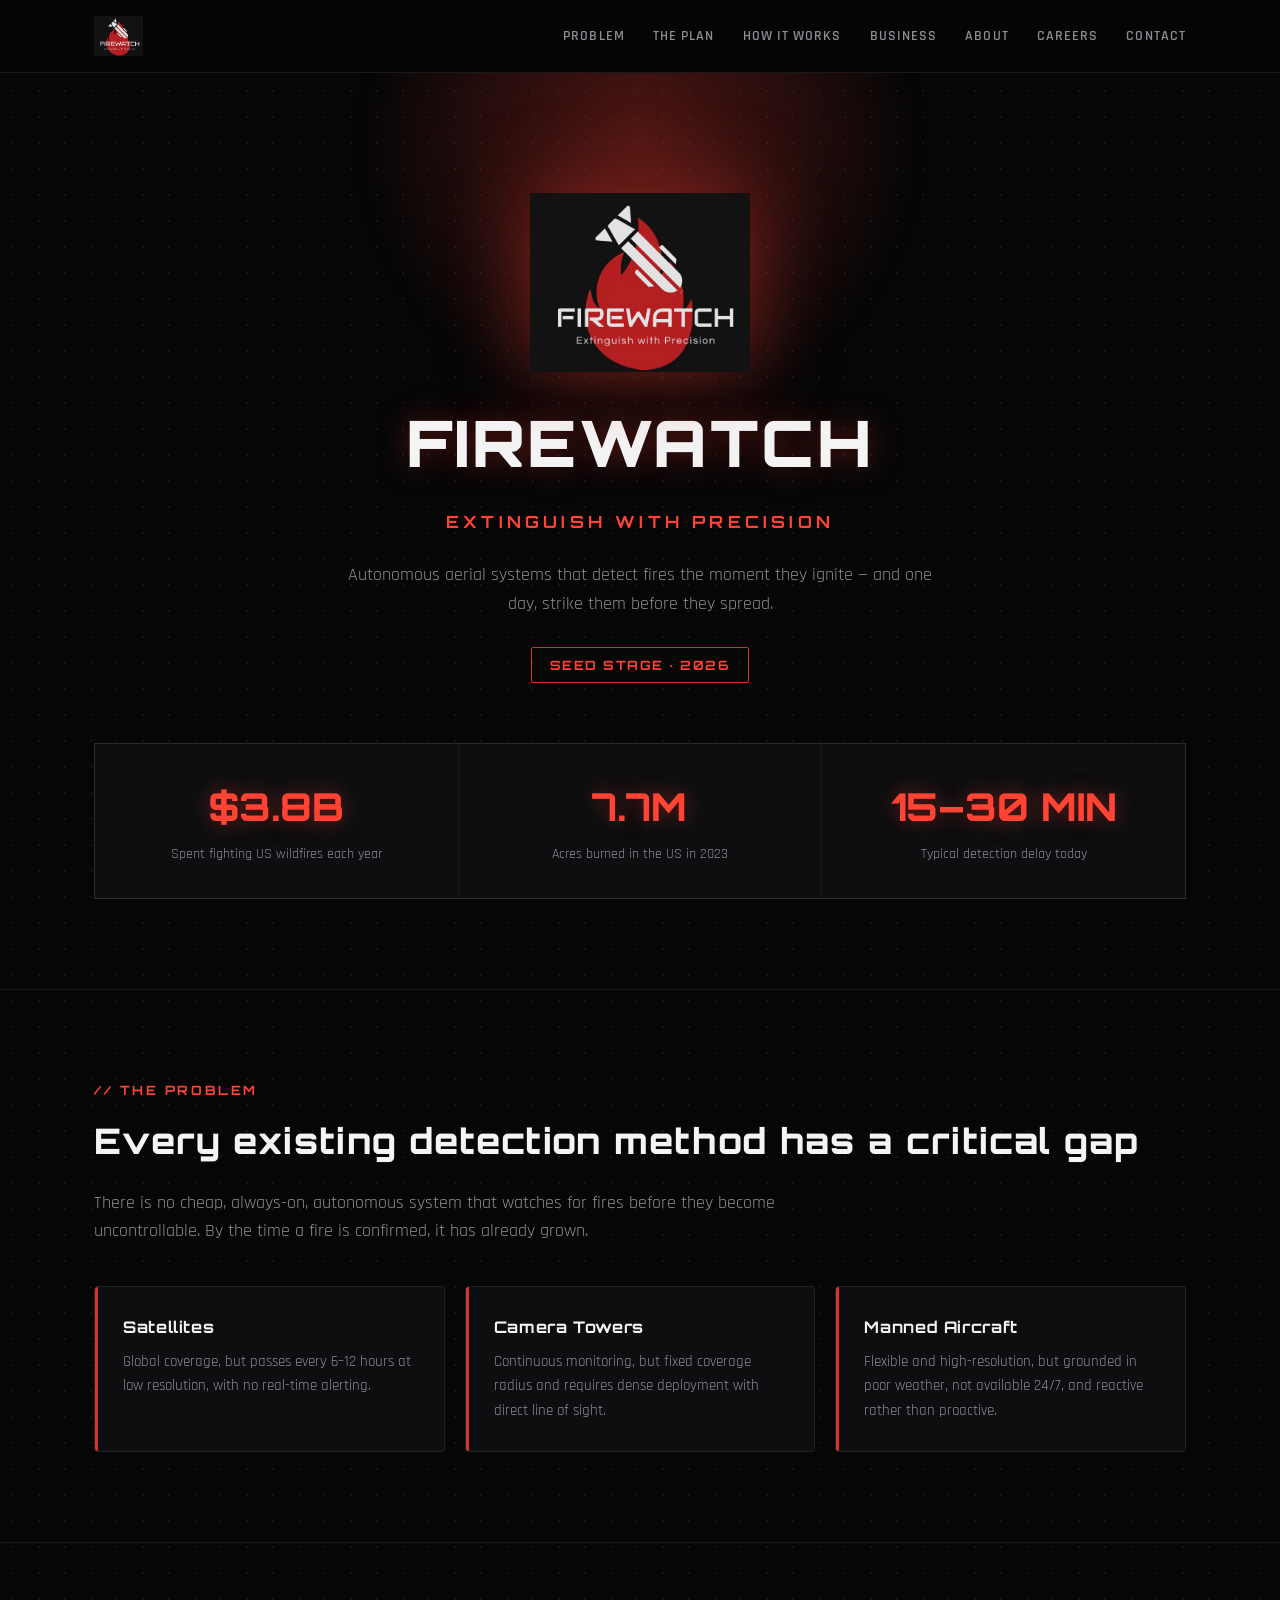
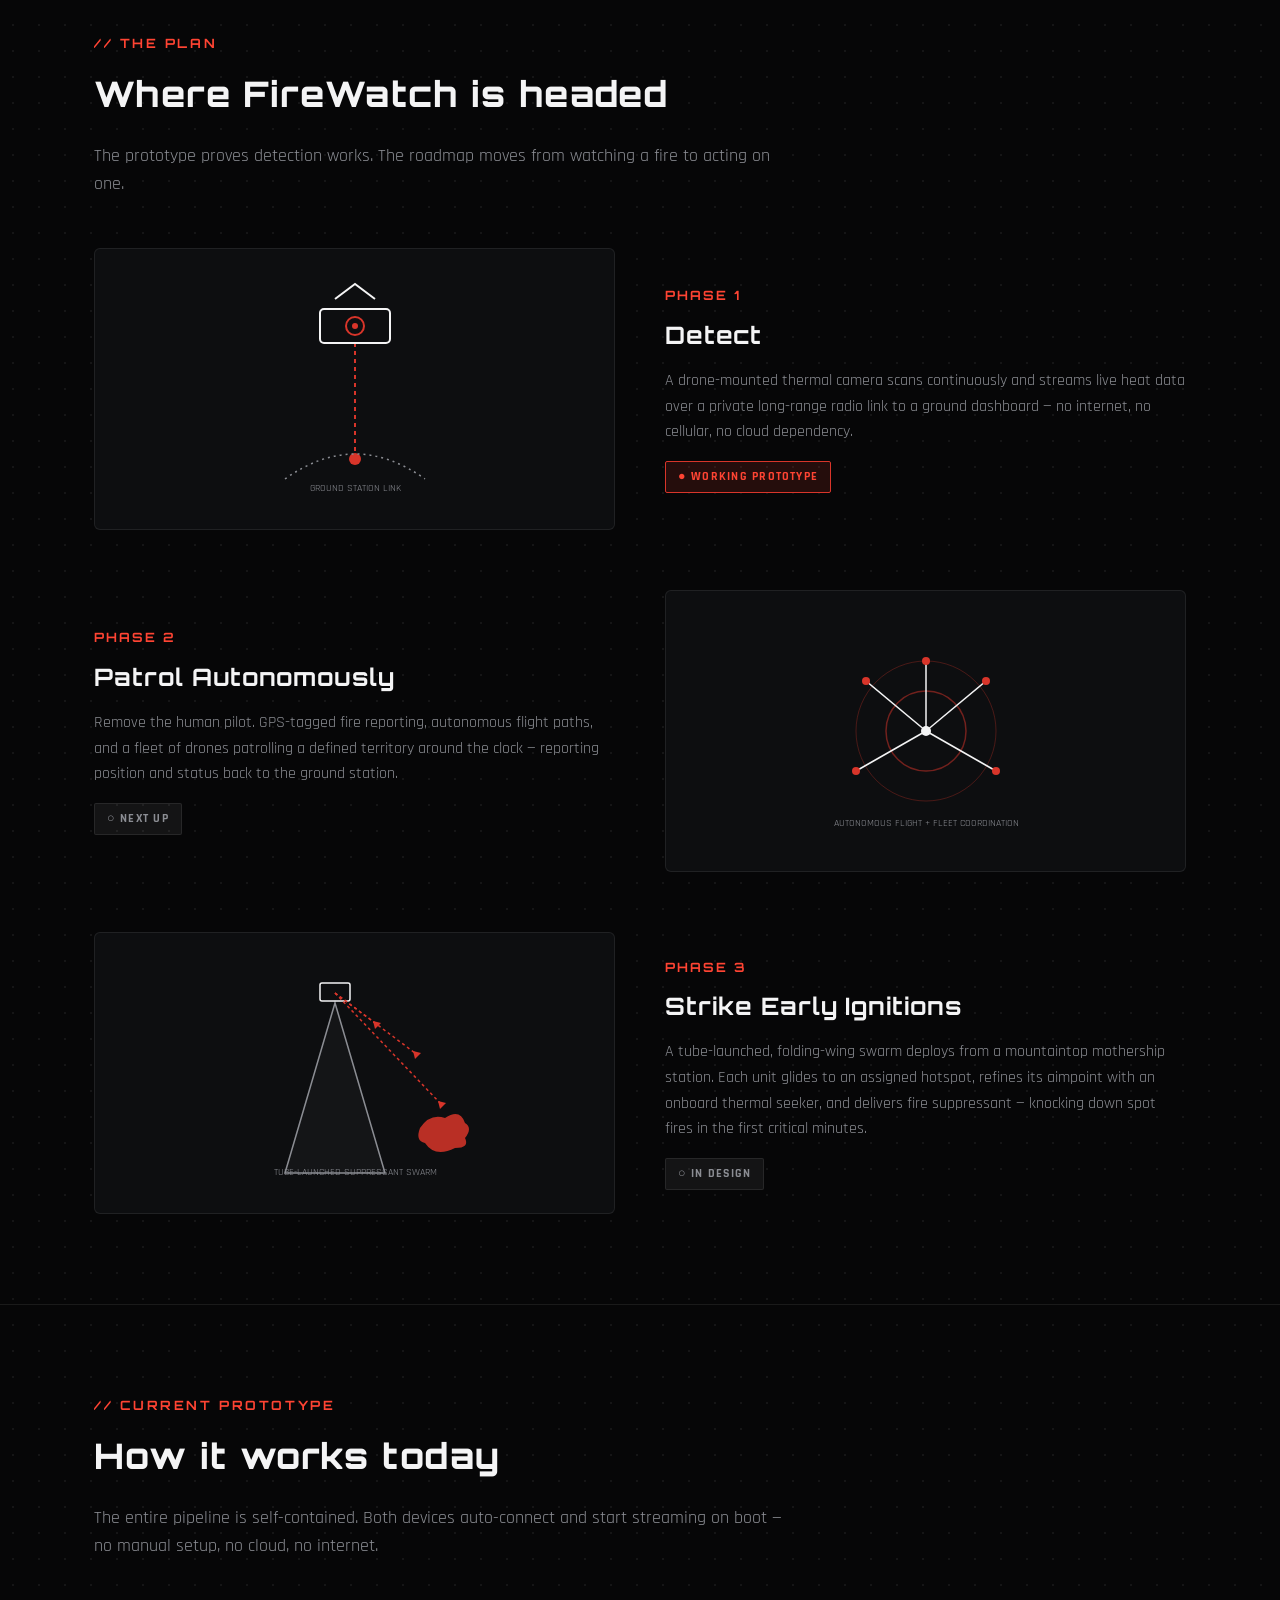
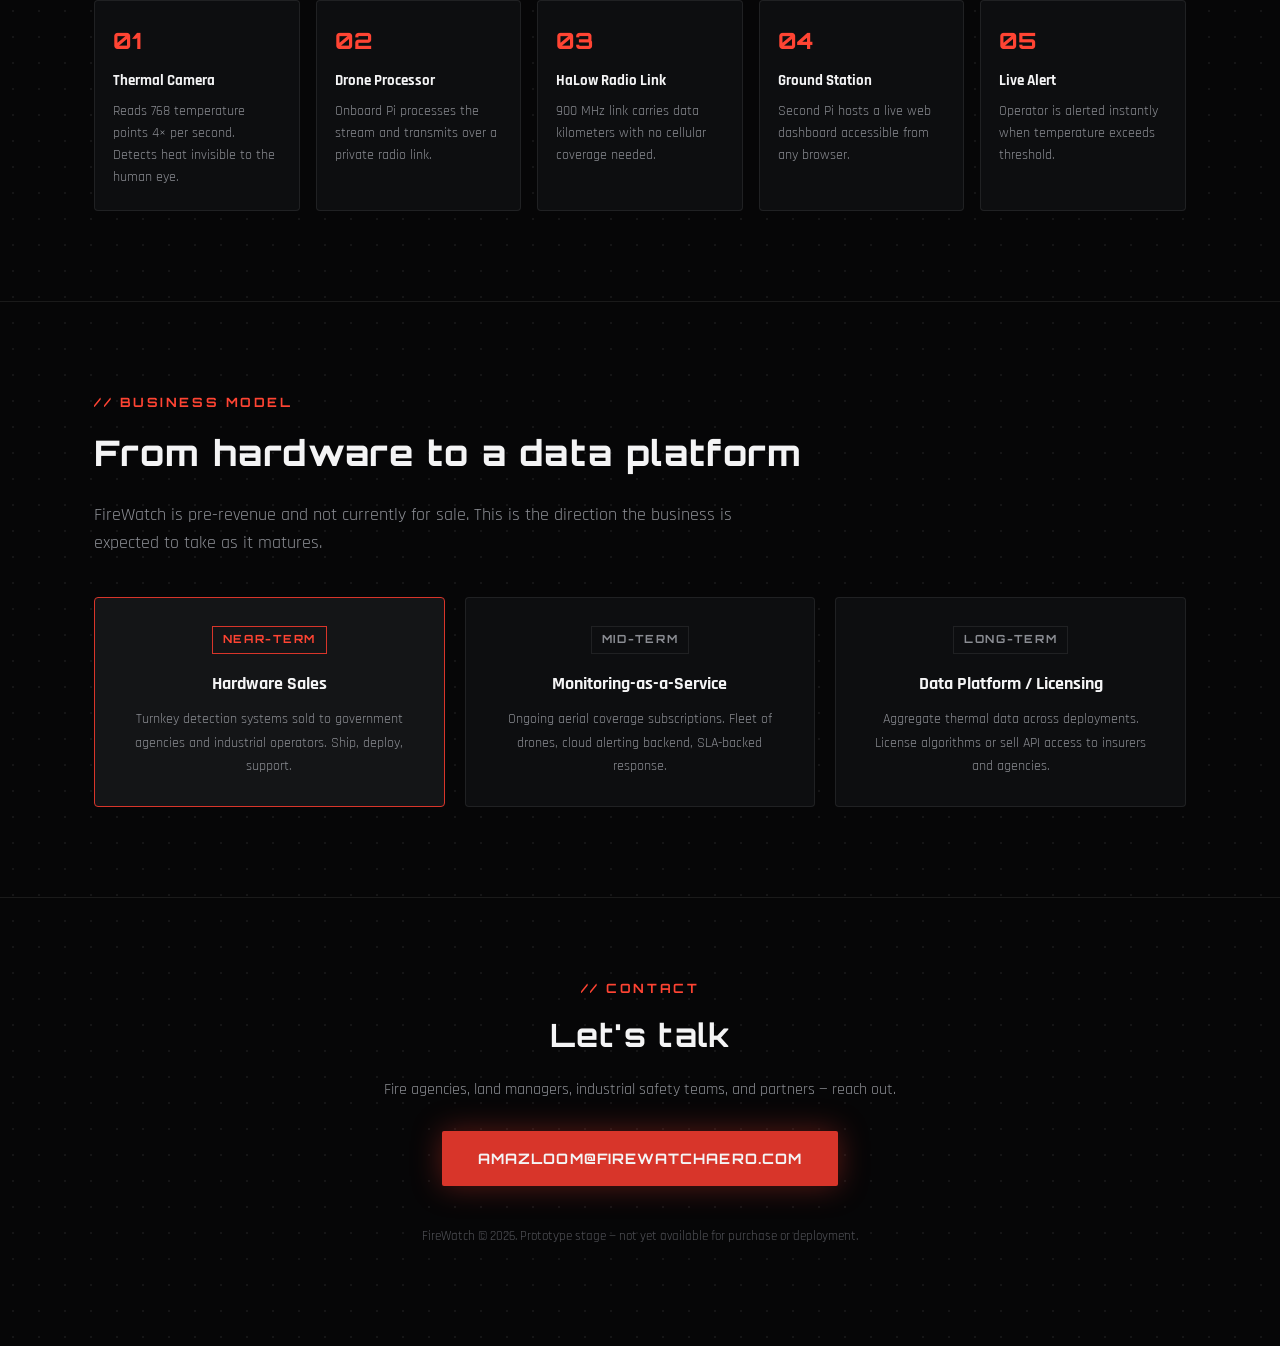
==== index.html @ 7642a11f "Sync local site files" ====
<!DOCTYPE html>
<html lang="en">
<head>
<meta charset="UTF-8">
<meta name="viewport" content="width=device-width, initial-scale=1.0">
<title>FireWatch — Extinguish with Precision</title>
<meta name="description" content="FireWatch is an autonomous aerial fire-detection and suppression system. Catch it early. End it fast.">
<link rel="preconnect" href="https://fonts.googleapis.com">
<link rel="preconnect" href="https://fonts.gstatic.com" crossorigin>
<link href="https://fonts.googleapis.com/css2?family=Orbitron:wght@600;700;800;900&family=Rajdhani:wght@400;500;600;700&display=swap" rel="stylesheet">
<link rel="stylesheet" href="assets/styles.css">
<link rel="icon" href="assets/favicon.ico" sizes="any">
<link rel="icon" type="image/png" href="assets/favicon-32.png">
<link rel="apple-touch-icon" href="assets/apple-touch-icon.png">
</head>
<body>

<nav>
  <div class="container">
    <a class="brand-mark" href="index.html">
      <img src="assets/logo.jpg" alt="FireWatch logo">
    </a>
    <ul>
      <li><a href="#problem">Problem</a></li>
      <li><a href="#plan">The Plan</a></li>
      <li><a href="#how">How It Works</a></li>
      <li><a href="#model">Business</a></li>
      <li><a href="about.html">About</a></li>
      <li><a href="careers.html">Careers</a></li>
      <li><a href="#contact">Contact</a></li>
    </ul>
  </div>
</nav>

<header class="hero">
  <div class="hero-glow"></div>
  <div class="container">
    <img src="assets/logo.jpg" alt="FireWatch" class="hero-logo">
    <h1>FIREWATCH</h1>
    <div class="hero-sub">Extinguish with Precision</div>
    <p class="hero-desc">Autonomous aerial systems that detect fires the moment they ignite — and one day, strike them before they spread.</p>
    <div class="hero-badge">Seed Stage · 2026</div>

    <div class="stats">
      <div class="stat">
        <div class="stat-num">$3.8B</div>
        <div class="stat-label">Spent fighting US wildfires each year</div>
      </div>
      <div class="stat">
        <div class="stat-num">7.7M</div>
        <div class="stat-label">Acres burned in the US in 2023</div>
      </div>
      <div class="stat">
        <div class="stat-num">15–30 MIN</div>
        <div class="stat-label">Typical detection delay today</div>
      </div>
    </div>
  </div>
</header>

<section id="problem">
  <div class="container">
    <span class="section-tag">// The Problem</span>
    <h2>Every existing detection method has a critical gap</h2>
    <p class="lead">There is no cheap, always-on, autonomous system that watches for fires before they become uncontrollable. By the time a fire is confirmed, it has already grown.</p>
    <div class="grid-3">
      <div class="card">
        <h3>Satellites</h3>
        <p>Global coverage, but passes every 6–12 hours at low resolution, with no real-time alerting.</p>
      </div>
      <div class="card">
        <h3>Camera Towers</h3>
        <p>Continuous monitoring, but fixed coverage radius and requires dense deployment with direct line of sight.</p>
      </div>
      <div class="card">
        <h3>Manned Aircraft</h3>
        <p>Flexible and high-resolution, but grounded in poor weather, not available 24/7, and reactive rather than proactive.</p>
      </div>
    </div>
  </div>
</section>

<section id="plan">
  <div class="container">
    <span class="section-tag">// The Plan</span>
    <h2>Where FireWatch is headed</h2>
    <p class="lead">The prototype proves detection works. The roadmap moves from watching a fire to acting on one.</p>

    <div class="roadmap">

      <div class="roadmap-item">
        <div class="roadmap-visual">
          <svg width="260" height="220" viewBox="0 0 260 220" fill="none">
            <circle cx="130" cy="180" r="6" fill="#D8352A"/>
            <path d="M130 180 L130 60" stroke="#D8352A" stroke-width="2" stroke-dasharray="4 4"/>
            <rect x="95" y="30" width="70" height="34" rx="4" stroke="#F4F4F5" stroke-width="2"/>
            <circle cx="130" cy="47" r="9" stroke="#D8352A" stroke-width="2"/>
            <circle cx="130" cy="47" r="3" fill="#D8352A"/>
            <path d="M60 200 Q130 150 200 200" stroke="#8B8D93" stroke-width="1.5" stroke-dasharray="2 4"/>
            <path d="M110 20 L130 5 L150 20" stroke="#F4F4F5" stroke-width="2" fill="none"/>
            <text x="130" y="212" fill="#8B8D93" font-size="10" text-anchor="middle" font-family="Rajdhani">GROUND STATION LINK</text>
          </svg>
        </div>
        <div class="roadmap-text">
          <div class="roadmap-phase">Phase 1</div>
          <h3>Detect</h3>
          <p>A drone-mounted thermal camera scans continuously and streams live heat data over a private long-range radio link to a ground dashboard — no internet, no cellular, no cloud dependency.</p>
          <span class="roadmap-status live">● Working Prototype</span>
        </div>
      </div>

      <div class="roadmap-item reverse">
        <div class="roadmap-visual">
          <svg width="260" height="220" viewBox="0 0 260 220" fill="none">
            <circle cx="130" cy="110" r="40" stroke="#D8352A" stroke-width="1.5" opacity="0.5"/>
            <circle cx="130" cy="110" r="70" stroke="#D8352A" stroke-width="1" opacity="0.3"/>
            <circle cx="130" cy="110" r="5" fill="#F4F4F5"/>
            <g stroke="#F4F4F5" stroke-width="1.5">
              <line x1="130" y1="110" x2="70" y2="60"/>
              <line x1="130" y1="110" x2="190" y2="60"/>
              <line x1="130" y1="110" x2="60" y2="150"/>
              <line x1="130" y1="110" x2="200" y2="150"/>
              <line x1="130" y1="110" x2="130" y2="40"/>
            </g>
            <circle cx="70" cy="60" r="4" fill="#D8352A"/>
            <circle cx="190" cy="60" r="4" fill="#D8352A"/>
            <circle cx="60" cy="150" r="4" fill="#D8352A"/>
            <circle cx="200" cy="150" r="4" fill="#D8352A"/>
            <circle cx="130" cy="40" r="4" fill="#D8352A"/>
            <text x="130" y="205" fill="#8B8D93" font-size="10" text-anchor="middle" font-family="Rajdhani">AUTONOMOUS FLIGHT + FLEET COORDINATION</text>
          </svg>
        </div>
        <div class="roadmap-text">
          <div class="roadmap-phase">Phase 2</div>
          <h3>Patrol Autonomously</h3>
          <p>Remove the human pilot. GPS-tagged fire reporting, autonomous flight paths, and a fleet of drones patrolling a defined territory around the clock — reporting position and status back to the ground station.</p>
          <span class="roadmap-status next">○ Next Up</span>
        </div>
      </div>

      <div class="roadmap-item">
        <div class="roadmap-visual">
          <svg width="260" height="220" viewBox="0 0 260 220" fill="none">
            <path d="M60 210 L110 40 L160 210 Z" fill="#141517" stroke="#8B8D93" stroke-width="1.5"/>
            <rect x="95" y="20" width="30" height="18" rx="2" stroke="#F4F4F5" stroke-width="1.5"/>
            <g>
              <line x1="110" y1="30" x2="150" y2="60" stroke="#D8352A" stroke-width="1.5" stroke-dasharray="3 3"/>
              <line x1="110" y1="30" x2="190" y2="90" stroke="#D8352A" stroke-width="1.5" stroke-dasharray="3 3"/>
              <line x1="110" y1="30" x2="215" y2="140" stroke="#D8352A" stroke-width="1.5" stroke-dasharray="3 3"/>
            </g>
            <polygon points="148,58 156,60 150,66" fill="#D8352A"/>
            <polygon points="188,88 196,90 190,96" fill="#D8352A"/>
            <polygon points="213,138 221,140 215,146" fill="#D8352A"/>
            <path d="M195 165 Q205 150 220 155 Q235 145 240 160 Q248 165 240 175 Q245 185 230 185 Q210 195 200 180 Q190 178 195 165Z" fill="#D8352A" opacity="0.85"/>
            <text x="130" y="212" fill="#8B8D93" font-size="10" text-anchor="middle" font-family="Rajdhani">TUBE-LAUNCHED SUPPRESSANT SWARM</text>
          </svg>
        </div>
        <div class="roadmap-text">
          <div class="roadmap-phase">Phase 3</div>
          <h3>Strike Early Ignitions</h3>
          <p>A tube-launched, folding-wing swarm deploys from a mountaintop mothership station. Each unit glides to an assigned hotspot, refines its aimpoint with an onboard thermal seeker, and delivers fire suppressant — knocking down spot fires in the first critical minutes.</p>
          <span class="roadmap-status next">○ In Design</span>
        </div>
      </div>

    </div>
  </div>
</section>

<section id="how">
  <div class="container">
    <span class="section-tag">// Current Prototype</span>
    <h2>How it works today</h2>
    <p class="lead">The entire pipeline is self-contained. Both devices auto-connect and start streaming on boot — no manual setup, no cloud, no internet.</p>
    <div class="pipeline">
      <div class="pipe-step">
        <div class="pipe-num">01</div>
        <h4>Thermal Camera</h4>
        <p>Reads 768 temperature points 4× per second. Detects heat invisible to the human eye.</p>
      </div>
      <div class="pipe-step">
        <div class="pipe-num">02</div>
        <h4>Drone Processor</h4>
        <p>Onboard Pi processes the stream and transmits over a private radio link.</p>
      </div>
      <div class="pipe-step">
        <div class="pipe-num">03</div>
        <h4>HaLow Radio Link</h4>
        <p>900 MHz link carries data kilometers with no cellular coverage needed.</p>
      </div>
      <div class="pipe-step">
        <div class="pipe-num">04</div>
        <h4>Ground Station</h4>
        <p>Second Pi hosts a live web dashboard accessible from any browser.</p>
      </div>
      <div class="pipe-step">
        <div class="pipe-num">05</div>
        <h4>Live Alert</h4>
        <p>Operator is alerted instantly when temperature exceeds threshold.</p>
      </div>
    </div>
  </div>
</section>

<section id="model">
  <div class="container">
    <span class="section-tag">// Business Model</span>
    <h2>From hardware to a data platform</h2>
    <p class="lead">FireWatch is pre-revenue and not currently for sale. This is the direction the business is expected to take as it matures.</p>
    <div class="model-grid">
      <div class="model-card active">
        <div class="model-tag">Near-Term</div>
        <h4>Hardware Sales</h4>
        <p>Turnkey detection systems sold to government agencies and industrial operators. Ship, deploy, support.</p>
      </div>
      <div class="model-card">
        <div class="model-tag">Mid-Term</div>
        <h4>Monitoring-as-a-Service</h4>
        <p>Ongoing aerial coverage subscriptions. Fleet of drones, cloud alerting backend, SLA-backed response.</p>
      </div>
      <div class="model-card">
        <div class="model-tag">Long-Term</div>
        <h4>Data Platform / Licensing</h4>
        <p>Aggregate thermal data across deployments. License algorithms or sell API access to insurers and agencies.</p>
      </div>
    </div>
  </div>
</section>

<footer id="contact">
  <div class="container">
    <span class="section-tag">// Contact</span>
    <h2>Let's talk</h2>
    <p>Fire agencies, land managers, industrial safety teams, and partners — reach out.</p>
    <a class="cta-btn" href="mailto:amazloom@firewatchaero.com">amazloom@firewatchaero.com</a>
    <div class="fine-print">FireWatch © 2026. Prototype stage — not yet available for purchase or deployment.</div>
  </div>
</footer>

</body>
</html>
---- assets/styles.css ----
:root {
  --black: #060607;
  --panel: #0D0E10;
  --panel-2: #141517;
  --red: #D8352A;
  --red-glow: #ff4433;
  --white: #F4F4F5;
  --grey: #8B8D93;
  --line: rgba(255,255,255,0.08);
}
* { margin: 0; padding: 0; box-sizing: border-box; }
html { scroll-behavior: smooth; }
body {
  font-family: 'Rajdhani', sans-serif;
  background: var(--black);
  color: var(--white);
  line-height: 1.6;
  background-image:
    radial-gradient(circle, rgba(255,255,255,0.06) 1px, transparent 1px);
  background-size: 26px 26px;
}
.container { max-width: 1140px; margin: 0 auto; padding: 0 24px; }
h1, h2, h3, .brand {
  font-family: 'Orbitron', sans-serif;
  letter-spacing: 0.04em;
}
a { color: var(--red-glow); }

/* NAV */
nav {
  position: sticky; top: 0; z-index: 50;
  background: rgba(6,6,7,0.85);
  backdrop-filter: blur(8px);
  border-bottom: 1px solid var(--line);
}
nav .container {
  display: flex; align-items: center; justify-content: space-between;
  height: 72px;
}
.brand-mark { display: flex; align-items: center; gap: 12px; text-decoration: none; }
.brand-mark img { height: 40px; width: auto; }
.brand-mark span { font-weight: 800; font-size: 1.1rem; }
nav ul { display: flex; gap: 28px; list-style: none; }
nav ul a {
  color: var(--grey); text-decoration: none; font-weight: 600;
  font-size: 0.85rem; letter-spacing: 0.08em; text-transform: uppercase;
  transition: color 0.2s;
}
nav ul a:hover, nav ul a.active { color: var(--red-glow); }

/* HERO */
header.hero {
  padding: 120px 0 90px;
  text-align: center;
  position: relative;
  overflow: hidden;
}
.hero-glow {
  position: absolute;
  top: -180px; left: 50%; transform: translateX(-50%);
  width: 700px; height: 500px;
  background: radial-gradient(circle, rgba(216,53,42,0.35), transparent 65%);
  filter: blur(10px);
  z-index: 0;
}
header.hero .container { position: relative; z-index: 1; }
.hero-logo { width: 220px; margin: 0 auto 20px; display: block; filter: drop-shadow(0 0 40px rgba(216,53,42,0.5)); }
header.hero h1 {
  font-size: 4rem; font-weight: 900; color: var(--white);
  text-shadow: 0 0 30px rgba(216,53,42,0.4);
}
.hero-sub {
  color: var(--red-glow); font-family: 'Orbitron', sans-serif;
  font-weight: 700; font-size: 1.05rem; letter-spacing: 0.25em;
  text-transform: uppercase; margin-top: 14px;
}
.hero-desc {
  color: var(--grey); max-width: 600px; margin: 24px auto 0;
  font-size: 1.15rem;
}
.hero-badge {
  display: inline-block; margin-top: 28px;
  border: 1px solid var(--red); color: var(--red-glow);
  padding: 7px 18px; border-radius: 2px; font-size: 0.8rem;
  font-weight: 700; letter-spacing: 0.12em; text-transform: uppercase;
  font-family: 'Orbitron', sans-serif;
}

/* PAGE HEADER (for About / Careers) */
header.page-hero {
  padding: 90px 0 60px;
  text-align: center;
  position: relative;
  overflow: hidden;
}
header.page-hero .container { position: relative; z-index: 1; }
header.page-hero h1 { font-size: 2.8rem; font-weight: 800; }
header.page-hero p { color: var(--grey); max-width: 560px; margin: 16px auto 0; font-size: 1.05rem; }

/* STATS */
.stats {
  display: grid; grid-template-columns: repeat(3, 1fr); gap: 1px;
  background: var(--line); border: 1px solid var(--line);
  margin-top: 60px;
}
.stat {
  background: var(--panel); padding: 32px 24px; text-align: center;
}
.stat-num {
  font-family: 'Orbitron', sans-serif; font-weight: 800;
  font-size: 2.4rem; color: var(--red-glow);
  text-shadow: 0 0 20px rgba(216,53,42,0.5);
}
.stat-label { color: var(--grey); font-size: 0.9rem; margin-top: 6px; }

section { padding: 90px 0; border-top: 1px solid var(--line); }
.section-tag {
  color: var(--red-glow); font-family: 'Orbitron', sans-serif;
  font-size: 0.8rem; font-weight: 700; letter-spacing: 0.2em;
  text-transform: uppercase; margin-bottom: 12px; display: block;
}
section h2 { font-size: 2.2rem; font-weight: 800; margin-bottom: 20px; }
section > .container > p.lead {
  color: var(--grey); max-width: 700px; font-size: 1.1rem; margin-bottom: 40px;
}

/* PROBLEM CARDS */
.grid-3 { display: grid; grid-template-columns: repeat(3, 1fr); gap: 20px; }
.card {
  background: var(--panel); border: 1px solid var(--line); padding: 28px;
  border-radius: 4px; position: relative; overflow: hidden;
}
.card::before {
  content: ""; position: absolute; top: 0; left: 0; width: 3px; height: 100%;
  background: var(--red);
}
.card h3 { font-size: 1rem; margin-bottom: 10px; font-weight: 700; }
.card p { color: var(--grey); font-size: 0.95rem; }
.card .x { color: var(--red-glow); }

/* PIPELINE */
.pipeline {
  display: grid; grid-template-columns: repeat(5, 1fr); gap: 16px; margin-top: 20px;
}
.pipe-step {
  background: var(--panel); border: 1px solid var(--line); padding: 22px 18px;
  border-radius: 4px; text-align: left; position: relative;
}
.pipe-num {
  font-family: 'Orbitron', sans-serif; color: var(--red-glow);
  font-weight: 800; font-size: 1.4rem; margin-bottom: 10px;
}
.pipe-step h4 { font-size: 0.95rem; margin-bottom: 8px; font-weight: 700; }
.pipe-step p { color: var(--grey); font-size: 0.85rem; }

/* ROADMAP / PLAN - visual diagrams */
.roadmap { display: flex; flex-direction: column; gap: 60px; margin-top: 50px; }
.roadmap-item {
  display: grid; grid-template-columns: 1fr 1fr; gap: 50px; align-items: center;
}
.roadmap-item.reverse { direction: rtl; }
.roadmap-item.reverse > * { direction: ltr; }
.roadmap-visual {
  background: var(--panel); border: 1px solid var(--line); border-radius: 6px;
  padding: 30px; display: flex; align-items: center; justify-content: center;
  min-height: 260px;
}
.roadmap-phase {
  font-family: 'Orbitron', sans-serif; color: var(--red-glow);
  font-size: 0.8rem; font-weight: 700; letter-spacing: 0.15em;
  text-transform: uppercase; margin-bottom: 10px;
}
.roadmap-text h3 { font-size: 1.5rem; margin-bottom: 14px; }
.roadmap-text p { color: var(--grey); font-size: 1rem; }
.roadmap-status {
  display: inline-block; margin-top: 16px; font-size: 0.78rem; font-weight: 700;
  letter-spacing: 0.1em; text-transform: uppercase; padding: 5px 12px; border-radius: 2px;
}
.roadmap-status.live { background: rgba(216,53,42,0.15); color: var(--red-glow); border: 1px solid var(--red); }
.roadmap-status.next { background: rgba(255,255,255,0.06); color: var(--grey); border: 1px solid var(--line); }

/* BUSINESS MODEL */
.model-grid { display: grid; grid-template-columns: repeat(3, 1fr); gap: 20px; }
.model-card {
  background: var(--panel); border: 1px solid var(--line); border-radius: 4px;
  padding: 28px; text-align: center;
}
.model-card.active { border-color: var(--red); background: var(--panel-2); }
.model-tag {
  font-family: 'Orbitron', sans-serif; font-size: 0.7rem; font-weight: 700;
  letter-spacing: 0.15em; text-transform: uppercase; color: var(--grey);
  border: 1px solid var(--line); display: inline-block; padding: 4px 10px; margin-bottom: 16px;
}
.model-card.active .model-tag { color: var(--red-glow); border-color: var(--red); }
.model-card h4 { font-size: 1.1rem; margin-bottom: 10px; }
.model-card p { color: var(--grey); font-size: 0.9rem; }

/* ABOUT PAGE */
.about-grid {
  display: grid; grid-template-columns: 280px 1fr; gap: 50px; align-items: start;
}
.about-photo {
  width: 100%; aspect-ratio: 1/1; border-radius: 6px; overflow: hidden;
  border: 1px solid var(--line); background: var(--panel);
  display: flex; align-items: center; justify-content: center;
}
.about-photo img { width: 100%; height: 100%; object-fit: cover; display: block; }
.about-photo .placeholder { color: var(--grey); font-size: 0.85rem; text-align: center; padding: 20px; }
.about-name { font-size: 1.6rem; font-weight: 800; margin-top: 20px; }
.about-role { color: var(--red-glow); font-family: 'Orbitron', sans-serif; font-size: 0.85rem; letter-spacing: 0.1em; text-transform: uppercase; margin-top: 6px; }
.about-text p { color: var(--grey); font-size: 1.05rem; margin-bottom: 18px; }
.about-text h3 { font-size: 1rem; margin: 10px 0; }

.timeline { margin-top: 50px; display: flex; flex-direction: column; gap: 28px; }
.timeline-item { display: grid; grid-template-columns: 90px 1fr; gap: 24px; }
.timeline-year { font-family: 'Orbitron', sans-serif; color: var(--red-glow); font-weight: 700; }
.timeline-item p { color: var(--grey); }
.timeline-item h4 { font-size: 1rem; margin-bottom: 6px; }

/* CAREERS PAGE */
.careers-empty {
  border: 1px dashed var(--line); border-radius: 6px; padding: 60px 30px;
  text-align: center; background: var(--panel);
}
.careers-empty h3 { font-size: 1.3rem; margin-bottom: 12px; }
.careers-empty p { color: var(--grey); max-width: 480px; margin: 0 auto 24px; }
.roles-list { display: flex; flex-direction: column; gap: 16px; margin-top: 30px; }

/* FOOTER */
footer { padding: 80px 0 100px; border-top: 1px solid var(--line); text-align: center; }
footer h2 { font-size: 2rem; margin-bottom: 16px; }
footer p { color: var(--grey); margin-bottom: 28px; }
.cta-btn {
  display: inline-block; background: var(--red); color: var(--white);
  font-family: 'Orbitron', sans-serif; font-weight: 700; letter-spacing: 0.08em;
  text-transform: uppercase; text-decoration: none; padding: 16px 36px;
  border-radius: 2px; font-size: 0.9rem;
  box-shadow: 0 0 30px rgba(216,53,42,0.4);
}
.fine-print { margin-top: 40px; color: #55565C; font-size: 0.8rem; }

@media (max-width: 900px) {
  .grid-3, .model-grid { grid-template-columns: 1fr; }
  .pipeline { grid-template-columns: 1fr 1fr; }
  .roadmap-item, .roadmap-item.reverse { grid-template-columns: 1fr; direction: ltr; }
  .about-grid { grid-template-columns: 1fr; }
  .about-photo { max-width: 280px; }
}
@media (max-width: 600px) {
  header.hero h1 { font-size: 2.6rem; }
  .stats { grid-template-columns: 1fr; }
  .pipeline { grid-template-columns: 1fr; }
  nav ul { display: none; }
  .timeline-item { grid-template-columns: 1fr; }
}
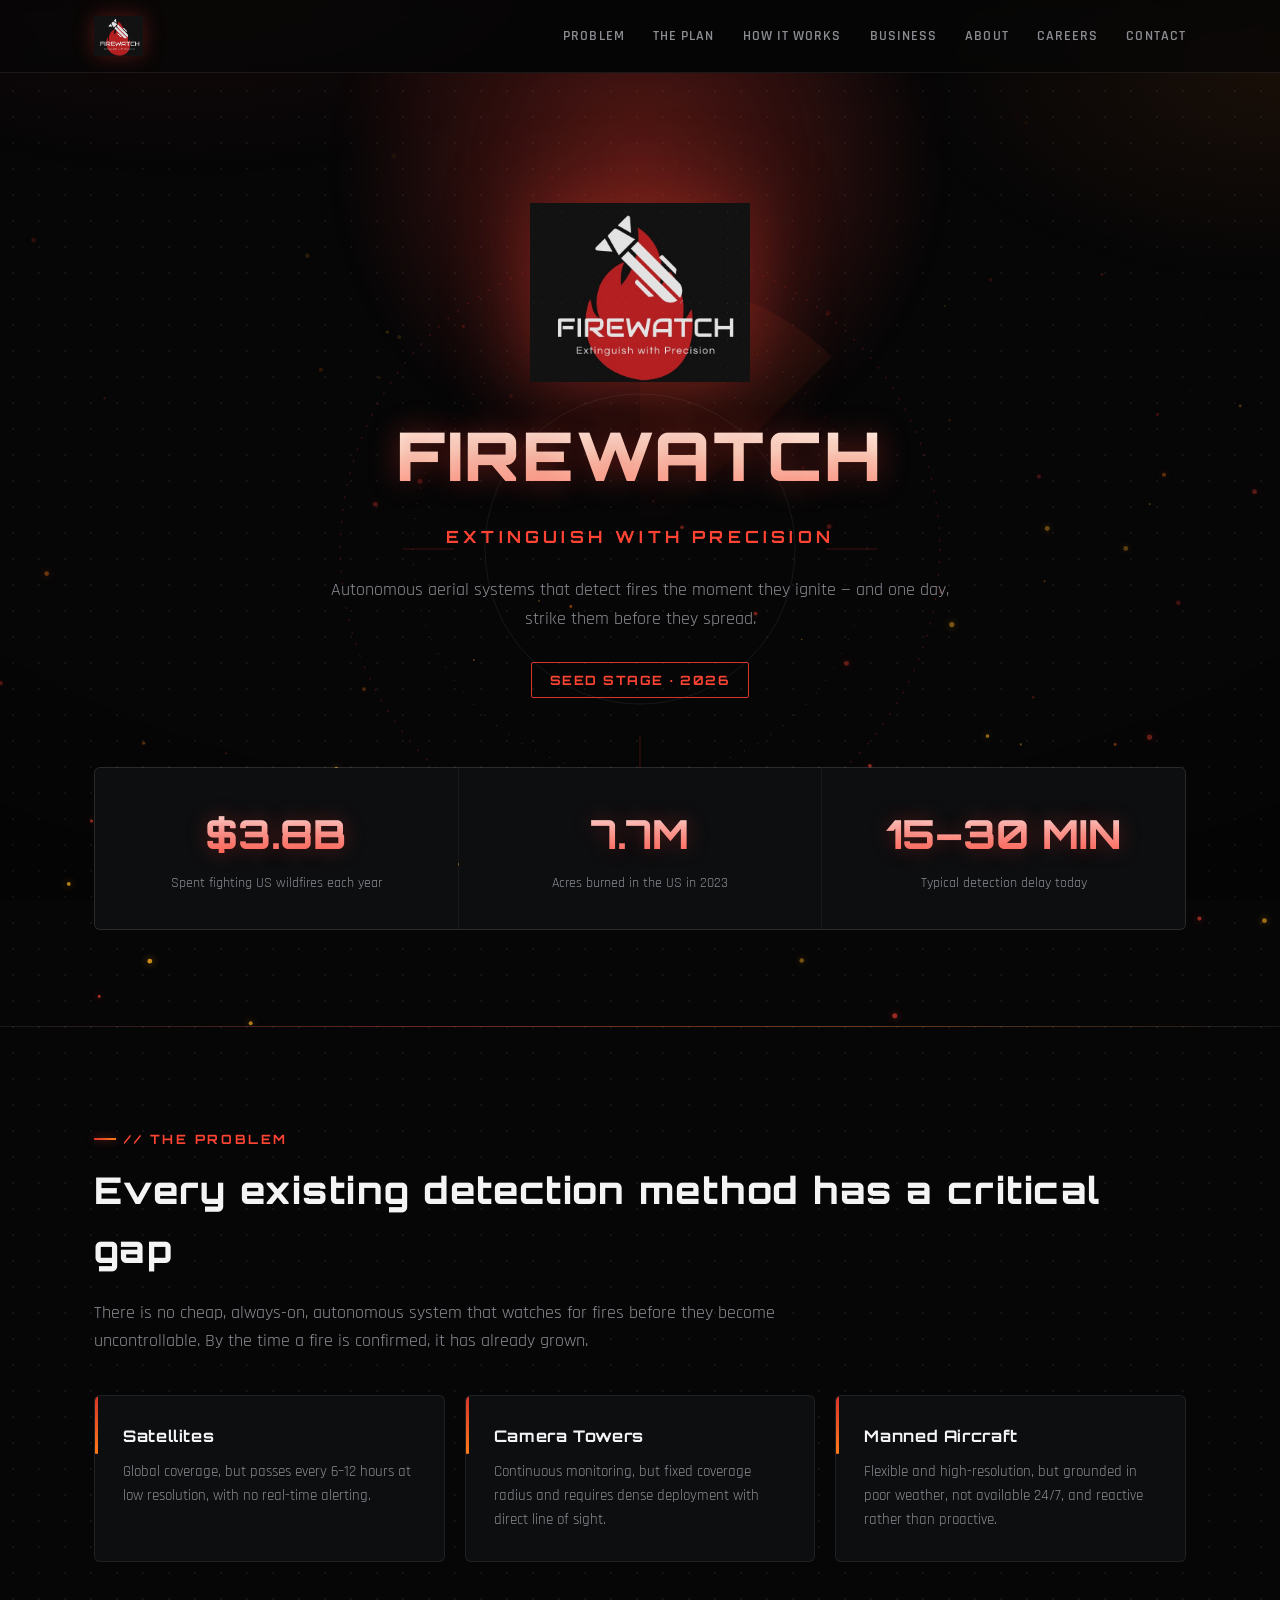
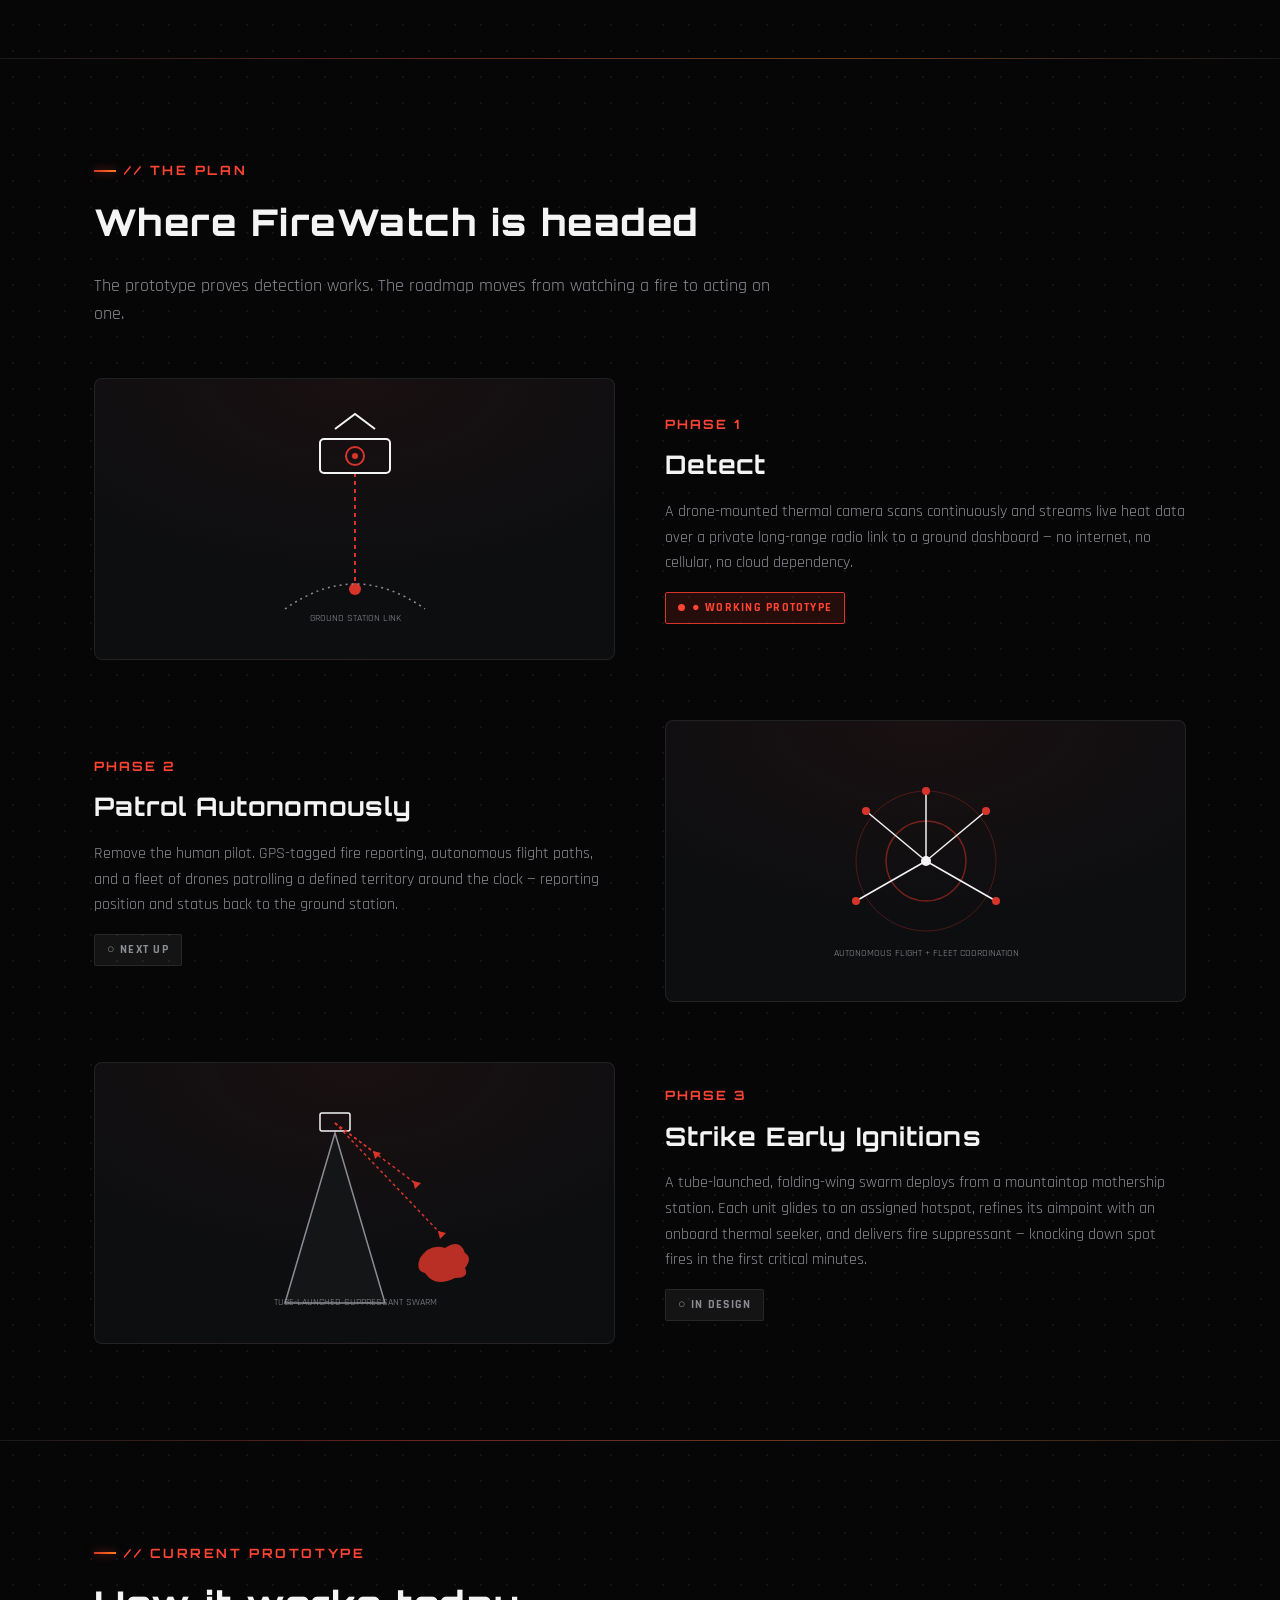
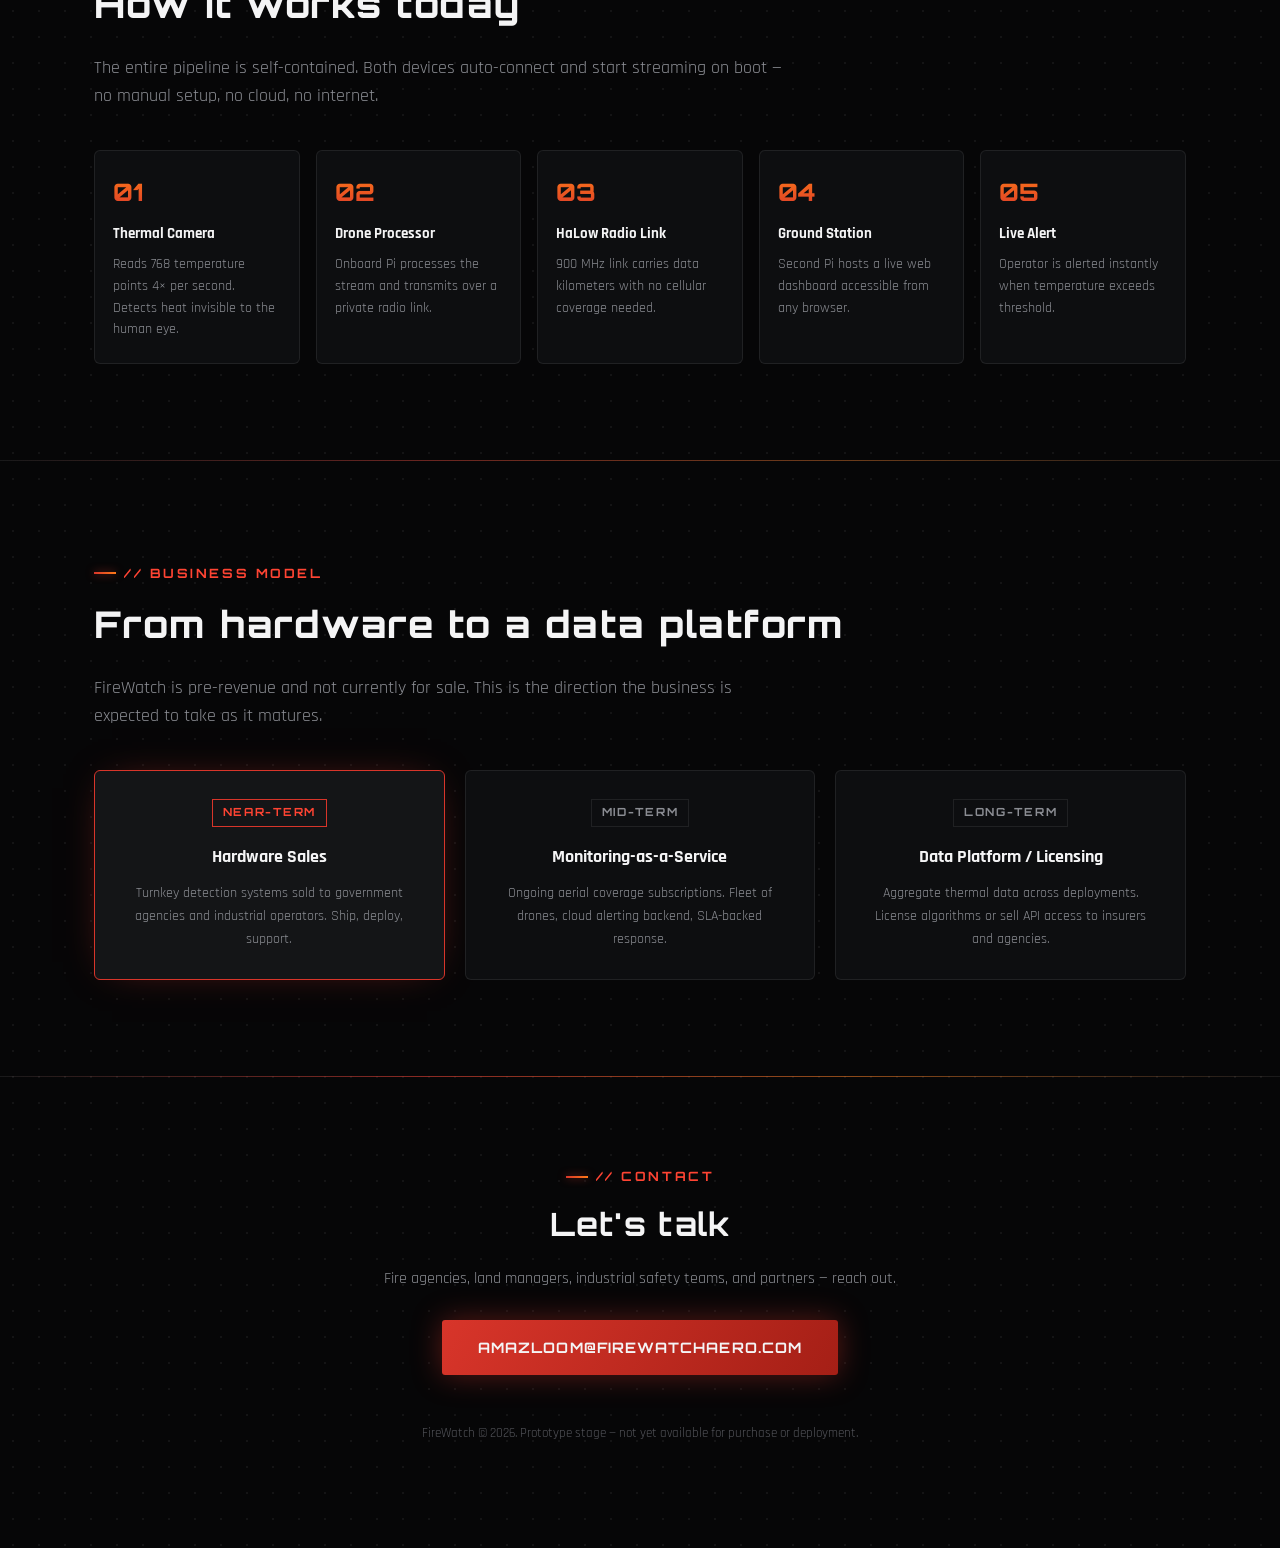
==== commit 2c0a9532: "Add cinematic fire/ember redesign - Hero ember particle canvas + rotating thermal-scan reticle - Hea" ====
--- a/index.html
+++ b/index.html
@@ -33,7 +33,26 @@
 </nav>
 
 <header class="hero">
+  <canvas id="ember-canvas" class="ember-canvas" aria-hidden="true"></canvas>
   <div class="hero-glow"></div>
+  <svg class="hero-reticle" viewBox="0 0 600 600" fill="none" aria-hidden="true">
+    <circle class="ring ring-slow" cx="300" cy="300" r="290" stroke="#D8352A" stroke-width="1" stroke-dasharray="2 10" opacity="0.6"/>
+    <circle class="ring ring-fast" cx="300" cy="300" r="220" stroke="#ff7a18" stroke-width="1" stroke-dasharray="1 14" opacity="0.5"/>
+    <circle cx="300" cy="300" r="150" stroke="#8B8D93" stroke-width="0.75" opacity="0.35"/>
+    <g stroke="#D8352A" stroke-width="1" opacity="0.5">
+      <line x1="300" y1="70" x2="300" y2="120"/>
+      <line x1="300" y1="480" x2="300" y2="530"/>
+      <line x1="70" y1="300" x2="120" y2="300"/>
+      <line x1="480" y1="300" x2="530" y2="300"/>
+    </g>
+    <path class="sweep" d="M300 300 L300 40 A260 260 0 0 1 486 114 Z" fill="url(#sweepGrad)" opacity="0.18"/>
+    <defs>
+      <linearGradient id="sweepGrad" x1="300" y1="300" x2="300" y2="40" gradientUnits="userSpaceOnUse">
+        <stop stop-color="#ff7a18" stop-opacity="0"/>
+        <stop offset="1" stop-color="#ff4433"/>
+      </linearGradient>
+    </defs>
+  </svg>
   <div class="container">
     <img src="assets/logo.jpg" alt="FireWatch" class="hero-logo">
     <h1>FIREWATCH</h1>
@@ -237,5 +256,6 @@
   </div>
 </footer>
 
+<script src="assets/fx.js" defer></script>
 </body>
 </html>
--- a/assets/styles.css
+++ b/assets/styles.css
@@ -4,9 +4,13 @@
   --panel-2: #141517;
   --red: #D8352A;
   --red-glow: #ff4433;
+  --red-deep: #a51f16;
+  --ember: #ff7a18;
+  --amber: #ffb020;
   --white: #F4F4F5;
   --grey: #8B8D93;
   --line: rgba(255,255,255,0.08);
+  --ease: cubic-bezier(0.22, 1, 0.36, 1);
 }
 * { margin: 0; padding: 0; box-sizing: border-box; }
 html { scroll-behavior: smooth; }
@@ -16,9 +20,35 @@
   color: var(--white);
   line-height: 1.6;
   background-image:
-    radial-gradient(circle, rgba(255,255,255,0.06) 1px, transparent 1px);
+    radial-gradient(circle, rgba(255,255,255,0.055) 1px, transparent 1px);
   background-size: 26px 26px;
-}
+  overflow-x: hidden;
+}
+/* Ambient ember haze drifting behind everything */
+body::before {
+  content: "";
+  position: fixed; inset: 0;
+  z-index: -2;
+  pointer-events: none;
+  background:
+    radial-gradient(60vw 50vh at 15% -10%, rgba(216,53,42,0.10), transparent 60%),
+    radial-gradient(50vw 40vh at 100% 8%, rgba(255,122,24,0.08), transparent 60%),
+    radial-gradient(70vw 60vh at 50% 120%, rgba(216,53,42,0.10), transparent 60%);
+  animation: hazeDrift 26s ease-in-out infinite alternate;
+}
+/* Vignette to focus the eye */
+body::after {
+  content: "";
+  position: fixed; inset: 0;
+  z-index: -1;
+  pointer-events: none;
+  background: radial-gradient(120vw 90vh at 50% 40%, transparent 55%, rgba(0,0,0,0.55) 100%);
+}
+@keyframes hazeDrift {
+  0%   { transform: translate3d(0,0,0) scale(1); opacity: 0.9; }
+  100% { transform: translate3d(0,-2%,0) scale(1.06); opacity: 1; }
+}
+
 .container { max-width: 1140px; margin: 0 auto; padding: 0 24px; }
 h1, h2, h3, .brand {
   font-family: 'Orbitron', sans-serif;
@@ -26,48 +56,111 @@
 }
 a { color: var(--red-glow); }
 
+::selection { background: rgba(216,53,42,0.35); color: #fff; }
+
 /* NAV */
 nav {
   position: sticky; top: 0; z-index: 50;
-  background: rgba(6,6,7,0.85);
+  background: rgba(6,6,7,0.7);
   backdrop-filter: blur(8px);
   border-bottom: 1px solid var(--line);
+  transition: background 0.35s var(--ease), height 0.35s var(--ease), border-color 0.35s;
+}
+nav.scrolled {
+  background: rgba(6,6,7,0.92);
+  border-bottom-color: rgba(216,53,42,0.35);
 }
 nav .container {
   display: flex; align-items: center; justify-content: space-between;
   height: 72px;
-}
+  transition: height 0.35s var(--ease);
+}
+nav.scrolled .container { height: 60px; }
 .brand-mark { display: flex; align-items: center; gap: 12px; text-decoration: none; }
-.brand-mark img { height: 40px; width: auto; }
+.brand-mark img { height: 40px; width: auto; transition: transform 0.35s var(--ease), filter 0.35s; filter: drop-shadow(0 0 10px rgba(216,53,42,0.35)); }
+.brand-mark:hover img { transform: scale(1.06) rotate(-2deg); filter: drop-shadow(0 0 16px rgba(255,68,51,0.7)); }
+nav.scrolled .brand-mark img { height: 34px; }
 .brand-mark span { font-weight: 800; font-size: 1.1rem; }
 nav ul { display: flex; gap: 28px; list-style: none; }
 nav ul a {
   color: var(--grey); text-decoration: none; font-weight: 600;
   font-size: 0.85rem; letter-spacing: 0.08em; text-transform: uppercase;
-  transition: color 0.2s;
+  transition: color 0.2s; position: relative; padding: 4px 0;
+}
+nav ul a::after {
+  content: ""; position: absolute; left: 0; bottom: -2px;
+  width: 0; height: 2px;
+  background: linear-gradient(90deg, var(--red), var(--ember));
+  box-shadow: 0 0 10px rgba(255,68,51,0.7);
+  transition: width 0.3s var(--ease);
 }
 nav ul a:hover, nav ul a.active { color: var(--red-glow); }
+nav ul a:hover::after, nav ul a.active::after { width: 100%; }
 
 /* HERO */
 header.hero {
-  padding: 120px 0 90px;
+  padding: 130px 0 96px;
   text-align: center;
   position: relative;
   overflow: hidden;
 }
+/* Ember particle canvas + scan reticle sit behind hero content */
+.ember-canvas {
+  position: absolute; inset: 0;
+  width: 100%; height: 100%;
+  z-index: 0; pointer-events: none;
+  opacity: 0.9;
+}
 .hero-glow {
   position: absolute;
   top: -180px; left: 50%; transform: translateX(-50%);
-  width: 700px; height: 500px;
-  background: radial-gradient(circle, rgba(216,53,42,0.35), transparent 65%);
-  filter: blur(10px);
+  width: 760px; height: 540px;
+  background: radial-gradient(circle, rgba(216,53,42,0.38), transparent 65%);
+  filter: blur(12px);
   z-index: 0;
-}
-header.hero .container { position: relative; z-index: 1; }
-.hero-logo { width: 220px; margin: 0 auto 20px; display: block; filter: drop-shadow(0 0 40px rgba(216,53,42,0.5)); }
+  animation: glowPulse 5s ease-in-out infinite;
+}
+@keyframes glowPulse {
+  0%, 100% { opacity: 0.75; transform: translateX(-50%) scale(1); }
+  50%      { opacity: 1;    transform: translateX(-50%) scale(1.05); }
+}
+/* Rotating thermal targeting reticle — the "drone scan" motif */
+.hero-reticle {
+  position: absolute; top: 50%; left: 50%;
+  width: 620px; height: 620px; margin: -310px 0 0 -310px;
+  z-index: 0; pointer-events: none; opacity: 0.5;
+}
+.hero-reticle .ring { transform-box: fill-box; transform-origin: center; }
+.hero-reticle .ring-slow { animation: spin 40s linear infinite; }
+.hero-reticle .ring-fast { animation: spin 18s linear infinite reverse; }
+.hero-reticle .sweep {
+  transform-box: fill-box; transform-origin: center;
+  animation: spin 6s linear infinite;
+}
+@keyframes spin { to { transform: rotate(360deg); } }
+header.hero .container { position: relative; z-index: 2; }
+.hero-logo {
+  width: 220px; margin: 0 auto 20px; display: block;
+  filter: drop-shadow(0 0 40px rgba(216,53,42,0.5));
+  animation: floaty 6s ease-in-out infinite;
+}
+@keyframes floaty {
+  0%, 100% { transform: translateY(0); }
+  50%      { transform: translateY(-10px); }
+}
 header.hero h1 {
-  font-size: 4rem; font-weight: 900; color: var(--white);
-  text-shadow: 0 0 30px rgba(216,53,42,0.4);
+  font-size: 4.2rem; font-weight: 900; color: var(--white);
+  text-shadow: 0 0 30px rgba(216,53,42,0.45);
+  background: linear-gradient(180deg, #fff 0%, #ffe9d6 45%, var(--red-glow) 120%);
+  -webkit-background-clip: text; background-clip: text;
+  -webkit-text-fill-color: transparent;
+  animation: flicker 4.5s ease-in-out infinite;
+}
+@keyframes flicker {
+  0%, 100%   { filter: drop-shadow(0 0 18px rgba(216,53,42,0.35)); }
+  48%        { filter: drop-shadow(0 0 26px rgba(255,122,24,0.55)); }
+  50%        { filter: drop-shadow(0 0 12px rgba(216,53,42,0.30)); }
+  52%        { filter: drop-shadow(0 0 28px rgba(255,122,24,0.6)); }
 }
 .hero-sub {
   color: var(--red-glow); font-family: 'Orbitron', sans-serif;
@@ -75,7 +168,7 @@
   text-transform: uppercase; margin-top: 14px;
 }
 .hero-desc {
-  color: var(--grey); max-width: 600px; margin: 24px auto 0;
+  color: var(--grey); max-width: 620px; margin: 24px auto 0;
   font-size: 1.15rem;
 }
 .hero-badge {
@@ -84,17 +177,25 @@
   padding: 7px 18px; border-radius: 2px; font-size: 0.8rem;
   font-weight: 700; letter-spacing: 0.12em; text-transform: uppercase;
   font-family: 'Orbitron', sans-serif;
-}
+  position: relative; overflow: hidden;
+}
+.hero-badge::before {
+  content: ""; position: absolute; inset: 0;
+  background: linear-gradient(120deg, transparent 30%, rgba(255,122,24,0.35) 50%, transparent 70%);
+  transform: translateX(-120%);
+  animation: sweepShine 4s ease-in-out infinite;
+}
+@keyframes sweepShine { 0%,60% { transform: translateX(-120%); } 100% { transform: translateX(120%); } }
 
 /* PAGE HEADER (for About / Careers) */
 header.page-hero {
-  padding: 90px 0 60px;
+  padding: 96px 0 64px;
   text-align: center;
   position: relative;
   overflow: hidden;
 }
 header.page-hero .container { position: relative; z-index: 1; }
-header.page-hero h1 { font-size: 2.8rem; font-weight: 800; }
+header.page-hero h1 { font-size: 2.9rem; font-weight: 800; }
 header.page-hero p { color: var(--grey); max-width: 560px; margin: 16px auto 0; font-size: 1.05rem; }
 
 /* STATS */
@@ -102,24 +203,42 @@
   display: grid; grid-template-columns: repeat(3, 1fr); gap: 1px;
   background: var(--line); border: 1px solid var(--line);
   margin-top: 60px;
+  border-radius: 6px; overflow: hidden;
 }
 .stat {
-  background: var(--panel); padding: 32px 24px; text-align: center;
-}
+  background: var(--panel); padding: 34px 24px; text-align: center;
+  transition: background 0.3s, box-shadow 0.3s;
+  position: relative;
+}
+.stat:hover { background: var(--panel-2); box-shadow: inset 0 -2px 0 var(--red); }
 .stat-num {
   font-family: 'Orbitron', sans-serif; font-weight: 800;
-  font-size: 2.4rem; color: var(--red-glow);
-  text-shadow: 0 0 20px rgba(216,53,42,0.5);
+  font-size: 2.5rem;
+  background: linear-gradient(180deg, #fff, var(--red-glow));
+  -webkit-background-clip: text; background-clip: text; -webkit-text-fill-color: transparent;
+  text-shadow: 0 0 20px rgba(216,53,42,0.35);
+  font-variant-numeric: tabular-nums;
 }
 .stat-label { color: var(--grey); font-size: 0.9rem; margin-top: 6px; }
 
-section { padding: 90px 0; border-top: 1px solid var(--line); }
+section { padding: 96px 0; position: relative; border-top: 1px solid var(--line); }
+/* Ember gradient divider on top of each section */
+section::before {
+  content: ""; position: absolute; top: -1px; left: 0; right: 0; height: 1px;
+  background: linear-gradient(90deg, transparent, rgba(216,53,42,0.6), rgba(255,122,24,0.5), transparent);
+  opacity: 0.7;
+}
 .section-tag {
   color: var(--red-glow); font-family: 'Orbitron', sans-serif;
   font-size: 0.8rem; font-weight: 700; letter-spacing: 0.2em;
-  text-transform: uppercase; margin-bottom: 12px; display: block;
-}
-section h2 { font-size: 2.2rem; font-weight: 800; margin-bottom: 20px; }
+  text-transform: uppercase; margin-bottom: 12px; display: inline-flex; align-items: center; gap: 8px;
+}
+.section-tag::before {
+  content: ""; width: 22px; height: 2px;
+  background: linear-gradient(90deg, var(--red), var(--ember));
+  box-shadow: 0 0 8px rgba(255,68,51,0.6);
+}
+section h2 { font-size: 2.3rem; font-weight: 800; margin-bottom: 20px; }
 section > .container > p.lead {
   color: var(--grey); max-width: 700px; font-size: 1.1rem; margin-bottom: 40px;
 }
@@ -128,12 +247,28 @@
 .grid-3 { display: grid; grid-template-columns: repeat(3, 1fr); gap: 20px; }
 .card {
   background: var(--panel); border: 1px solid var(--line); padding: 28px;
-  border-radius: 4px; position: relative; overflow: hidden;
+  border-radius: 6px; position: relative; overflow: hidden;
+  transition: transform 0.4s var(--ease), border-color 0.4s, box-shadow 0.4s, background 0.4s;
 }
 .card::before {
   content: ""; position: absolute; top: 0; left: 0; width: 3px; height: 100%;
-  background: var(--red);
-}
+  background: linear-gradient(180deg, var(--red), var(--ember));
+  transform: scaleY(0.35); transform-origin: top; transition: transform 0.4s var(--ease);
+}
+/* Radial glow that follows the pointer (set via JS custom props) */
+.card::after {
+  content: ""; position: absolute; inset: 0; pointer-events: none;
+  background: radial-gradient(240px circle at var(--mx, 50%) var(--my, 0%), rgba(255,122,24,0.14), transparent 60%);
+  opacity: 0; transition: opacity 0.4s;
+}
+.card:hover {
+  transform: translateY(-6px);
+  border-color: rgba(216,53,42,0.45);
+  background: var(--panel-2);
+  box-shadow: 0 18px 50px -20px rgba(216,53,42,0.55);
+}
+.card:hover::before { transform: scaleY(1); }
+.card:hover::after { opacity: 1; }
 .card h3 { font-size: 1rem; margin-bottom: 10px; font-weight: 700; }
 .card p { color: var(--grey); font-size: 0.95rem; }
 .card .x { color: var(--red-glow); }
@@ -144,11 +279,19 @@
 }
 .pipe-step {
   background: var(--panel); border: 1px solid var(--line); padding: 22px 18px;
-  border-radius: 4px; text-align: left; position: relative;
+  border-radius: 6px; text-align: left; position: relative; overflow: hidden;
+  transition: transform 0.35s var(--ease), border-color 0.35s, box-shadow 0.35s;
+}
+.pipe-step:hover {
+  transform: translateY(-5px);
+  border-color: rgba(216,53,42,0.4);
+  box-shadow: 0 14px 40px -20px rgba(216,53,42,0.6);
 }
 .pipe-num {
-  font-family: 'Orbitron', sans-serif; color: var(--red-glow);
-  font-weight: 800; font-size: 1.4rem; margin-bottom: 10px;
+  font-family: 'Orbitron', sans-serif;
+  background: linear-gradient(180deg, var(--ember), var(--red));
+  -webkit-background-clip: text; background-clip: text; -webkit-text-fill-color: transparent;
+  font-weight: 800; font-size: 1.5rem; margin-bottom: 10px;
 }
 .pipe-step h4 { font-size: 0.95rem; margin-bottom: 8px; font-weight: 700; }
 .pipe-step p { color: var(--grey); font-size: 0.85rem; }
@@ -161,31 +304,60 @@
 .roadmap-item.reverse { direction: rtl; }
 .roadmap-item.reverse > * { direction: ltr; }
 .roadmap-visual {
-  background: var(--panel); border: 1px solid var(--line); border-radius: 6px;
+  background:
+    radial-gradient(120% 120% at 50% 0%, rgba(216,53,42,0.06), transparent 60%),
+    var(--panel);
+  border: 1px solid var(--line); border-radius: 8px;
   padding: 30px; display: flex; align-items: center; justify-content: center;
-  min-height: 260px;
+  min-height: 260px; position: relative; overflow: hidden;
+  transition: border-color 0.4s, box-shadow 0.4s;
+}
+.roadmap-visual:hover { border-color: rgba(216,53,42,0.4); box-shadow: 0 20px 60px -30px rgba(216,53,42,0.6); }
+/* Flowing dashed comms/flight lines inside the SVGs */
+.roadmap-visual svg [stroke-dasharray] { animation: dashFlow 2.6s linear infinite; }
+@keyframes dashFlow { to { stroke-dashoffset: -24; } }
+/* Pulsing red hotspots inside the SVGs */
+.roadmap-visual svg circle[fill="#D8352A"] {
+  transform-box: fill-box; transform-origin: center;
+  animation: hotspot 2.2s ease-in-out infinite;
+}
+@keyframes hotspot {
+  0%, 100% { opacity: 0.65; transform: scale(0.85); }
+  50%      { opacity: 1;    transform: scale(1.25); }
 }
 .roadmap-phase {
   font-family: 'Orbitron', sans-serif; color: var(--red-glow);
   font-size: 0.8rem; font-weight: 700; letter-spacing: 0.15em;
   text-transform: uppercase; margin-bottom: 10px;
 }
-.roadmap-text h3 { font-size: 1.5rem; margin-bottom: 14px; }
+.roadmap-text h3 { font-size: 1.6rem; margin-bottom: 14px; }
 .roadmap-text p { color: var(--grey); font-size: 1rem; }
 .roadmap-status {
   display: inline-block; margin-top: 16px; font-size: 0.78rem; font-weight: 700;
   letter-spacing: 0.1em; text-transform: uppercase; padding: 5px 12px; border-radius: 2px;
 }
 .roadmap-status.live { background: rgba(216,53,42,0.15); color: var(--red-glow); border: 1px solid var(--red); }
+.roadmap-status.live::before {
+  content: ""; display: inline-block; width: 7px; height: 7px; border-radius: 50%;
+  background: var(--red-glow); margin-right: 7px; vertical-align: middle;
+  box-shadow: 0 0 0 0 rgba(255,68,51,0.7); animation: livePulse 1.8s infinite;
+}
+@keyframes livePulse {
+  0%   { box-shadow: 0 0 0 0 rgba(255,68,51,0.6); }
+  70%  { box-shadow: 0 0 0 8px rgba(255,68,51,0); }
+  100% { box-shadow: 0 0 0 0 rgba(255,68,51,0); }
+}
 .roadmap-status.next { background: rgba(255,255,255,0.06); color: var(--grey); border: 1px solid var(--line); }
 
 /* BUSINESS MODEL */
 .model-grid { display: grid; grid-template-columns: repeat(3, 1fr); gap: 20px; }
 .model-card {
-  background: var(--panel); border: 1px solid var(--line); border-radius: 4px;
+  background: var(--panel); border: 1px solid var(--line); border-radius: 6px;
   padding: 28px; text-align: center;
-}
-.model-card.active { border-color: var(--red); background: var(--panel-2); }
+  transition: transform 0.35s var(--ease), border-color 0.35s, box-shadow 0.35s;
+}
+.model-card:hover { transform: translateY(-5px); border-color: rgba(216,53,42,0.4); box-shadow: 0 16px 44px -24px rgba(216,53,42,0.6); }
+.model-card.active { border-color: var(--red); background: var(--panel-2); box-shadow: 0 0 40px -18px rgba(216,53,42,0.6); }
 .model-tag {
   font-family: 'Orbitron', sans-serif; font-size: 0.7rem; font-weight: 700;
   letter-spacing: 0.15em; text-transform: uppercase; color: var(--grey);
@@ -200,9 +372,10 @@
   display: grid; grid-template-columns: 280px 1fr; gap: 50px; align-items: start;
 }
 .about-photo {
-  width: 100%; aspect-ratio: 1/1; border-radius: 6px; overflow: hidden;
+  width: 100%; aspect-ratio: 1/1; border-radius: 8px; overflow: hidden;
   border: 1px solid var(--line); background: var(--panel);
   display: flex; align-items: center; justify-content: center;
+  box-shadow: 0 20px 60px -30px rgba(216,53,42,0.5);
 }
 .about-photo img { width: 100%; height: 100%; object-fit: cover; display: block; }
 .about-photo .placeholder { color: var(--grey); font-size: 0.85rem; text-align: center; padding: 20px; }
@@ -211,15 +384,15 @@
 .about-text p { color: var(--grey); font-size: 1.05rem; margin-bottom: 18px; }
 .about-text h3 { font-size: 1rem; margin: 10px 0; }
 
-.timeline { margin-top: 50px; display: flex; flex-direction: column; gap: 28px; }
-.timeline-item { display: grid; grid-template-columns: 90px 1fr; gap: 24px; }
+.timeline { margin-top: 50px; display: flex; flex-direction: column; gap: 28px; position: relative; }
+.timeline-item { display: grid; grid-template-columns: 90px 1fr; gap: 24px; position: relative; }
 .timeline-year { font-family: 'Orbitron', sans-serif; color: var(--red-glow); font-weight: 700; }
 .timeline-item p { color: var(--grey); }
 .timeline-item h4 { font-size: 1rem; margin-bottom: 6px; }
 
 /* CAREERS PAGE */
 .careers-empty {
-  border: 1px dashed var(--line); border-radius: 6px; padding: 60px 30px;
+  border: 1px dashed var(--line); border-radius: 8px; padding: 60px 30px;
   text-align: center; background: var(--panel);
 }
 .careers-empty h3 { font-size: 1.3rem; margin-bottom: 12px; }
@@ -227,17 +400,39 @@
 .roles-list { display: flex; flex-direction: column; gap: 16px; margin-top: 30px; }
 
 /* FOOTER */
-footer { padding: 80px 0 100px; border-top: 1px solid var(--line); text-align: center; }
+footer { padding: 84px 0 104px; border-top: 1px solid var(--line); text-align: center; position: relative; }
+footer::before {
+  content: ""; position: absolute; top: -1px; left: 0; right: 0; height: 1px;
+  background: linear-gradient(90deg, transparent, rgba(216,53,42,0.6), rgba(255,122,24,0.5), transparent);
+}
 footer h2 { font-size: 2rem; margin-bottom: 16px; }
 footer p { color: var(--grey); margin-bottom: 28px; }
 .cta-btn {
-  display: inline-block; background: var(--red); color: var(--white);
+  display: inline-block; background: linear-gradient(120deg, var(--red), var(--red-deep));
+  color: var(--white);
   font-family: 'Orbitron', sans-serif; font-weight: 700; letter-spacing: 0.08em;
   text-transform: uppercase; text-decoration: none; padding: 16px 36px;
-  border-radius: 2px; font-size: 0.9rem;
+  border-radius: 3px; font-size: 0.9rem;
   box-shadow: 0 0 30px rgba(216,53,42,0.4);
-}
+  position: relative; overflow: hidden;
+  transition: transform 0.3s var(--ease), box-shadow 0.3s;
+}
+.cta-btn::before {
+  content: ""; position: absolute; inset: 0;
+  background: linear-gradient(120deg, transparent 30%, rgba(255,255,255,0.35) 50%, transparent 70%);
+  transform: translateX(-130%); transition: transform 0.6s var(--ease);
+}
+.cta-btn:hover { transform: translateY(-3px); box-shadow: 0 10px 40px rgba(216,53,42,0.6); }
+.cta-btn:hover::before { transform: translateX(130%); }
 .fine-print { margin-top: 40px; color: #55565C; font-size: 0.8rem; }
+
+/* SCROLL REVEAL (only active when JS adds .fx-ready, so no-JS keeps content visible) */
+.fx-ready [data-reveal] { opacity: 0; transform: translateY(28px); }
+.fx-ready [data-reveal].in-view {
+  opacity: 1; transform: none;
+  transition: opacity 0.7s var(--ease), transform 0.7s var(--ease);
+  transition-delay: var(--reveal-delay, 0s);
+}
 
 @media (max-width: 900px) {
   .grid-3, .model-grid { grid-template-columns: 1fr; }
@@ -245,11 +440,25 @@
   .roadmap-item, .roadmap-item.reverse { grid-template-columns: 1fr; direction: ltr; }
   .about-grid { grid-template-columns: 1fr; }
   .about-photo { max-width: 280px; }
+  .hero-reticle { width: 440px; height: 440px; margin: -220px 0 0 -220px; }
 }
 @media (max-width: 600px) {
-  header.hero h1 { font-size: 2.6rem; }
+  header.hero h1 { font-size: 2.7rem; }
   .stats { grid-template-columns: 1fr; }
   .pipeline { grid-template-columns: 1fr; }
   nav ul { display: none; }
   .timeline-item { grid-template-columns: 1fr; }
-}
+  .hero-reticle { display: none; }
+}
+
+/* Respect users who prefer reduced motion */
+@media (prefers-reduced-motion: reduce) {
+  *, *::before, *::after {
+    animation-duration: 0.001ms !important;
+    animation-iteration-count: 1 !important;
+    transition-duration: 0.001ms !important;
+    scroll-behavior: auto !important;
+  }
+  .ember-canvas, .hero-reticle { display: none; }
+  .fx-ready [data-reveal] { opacity: 1 !important; transform: none !important; }
+}
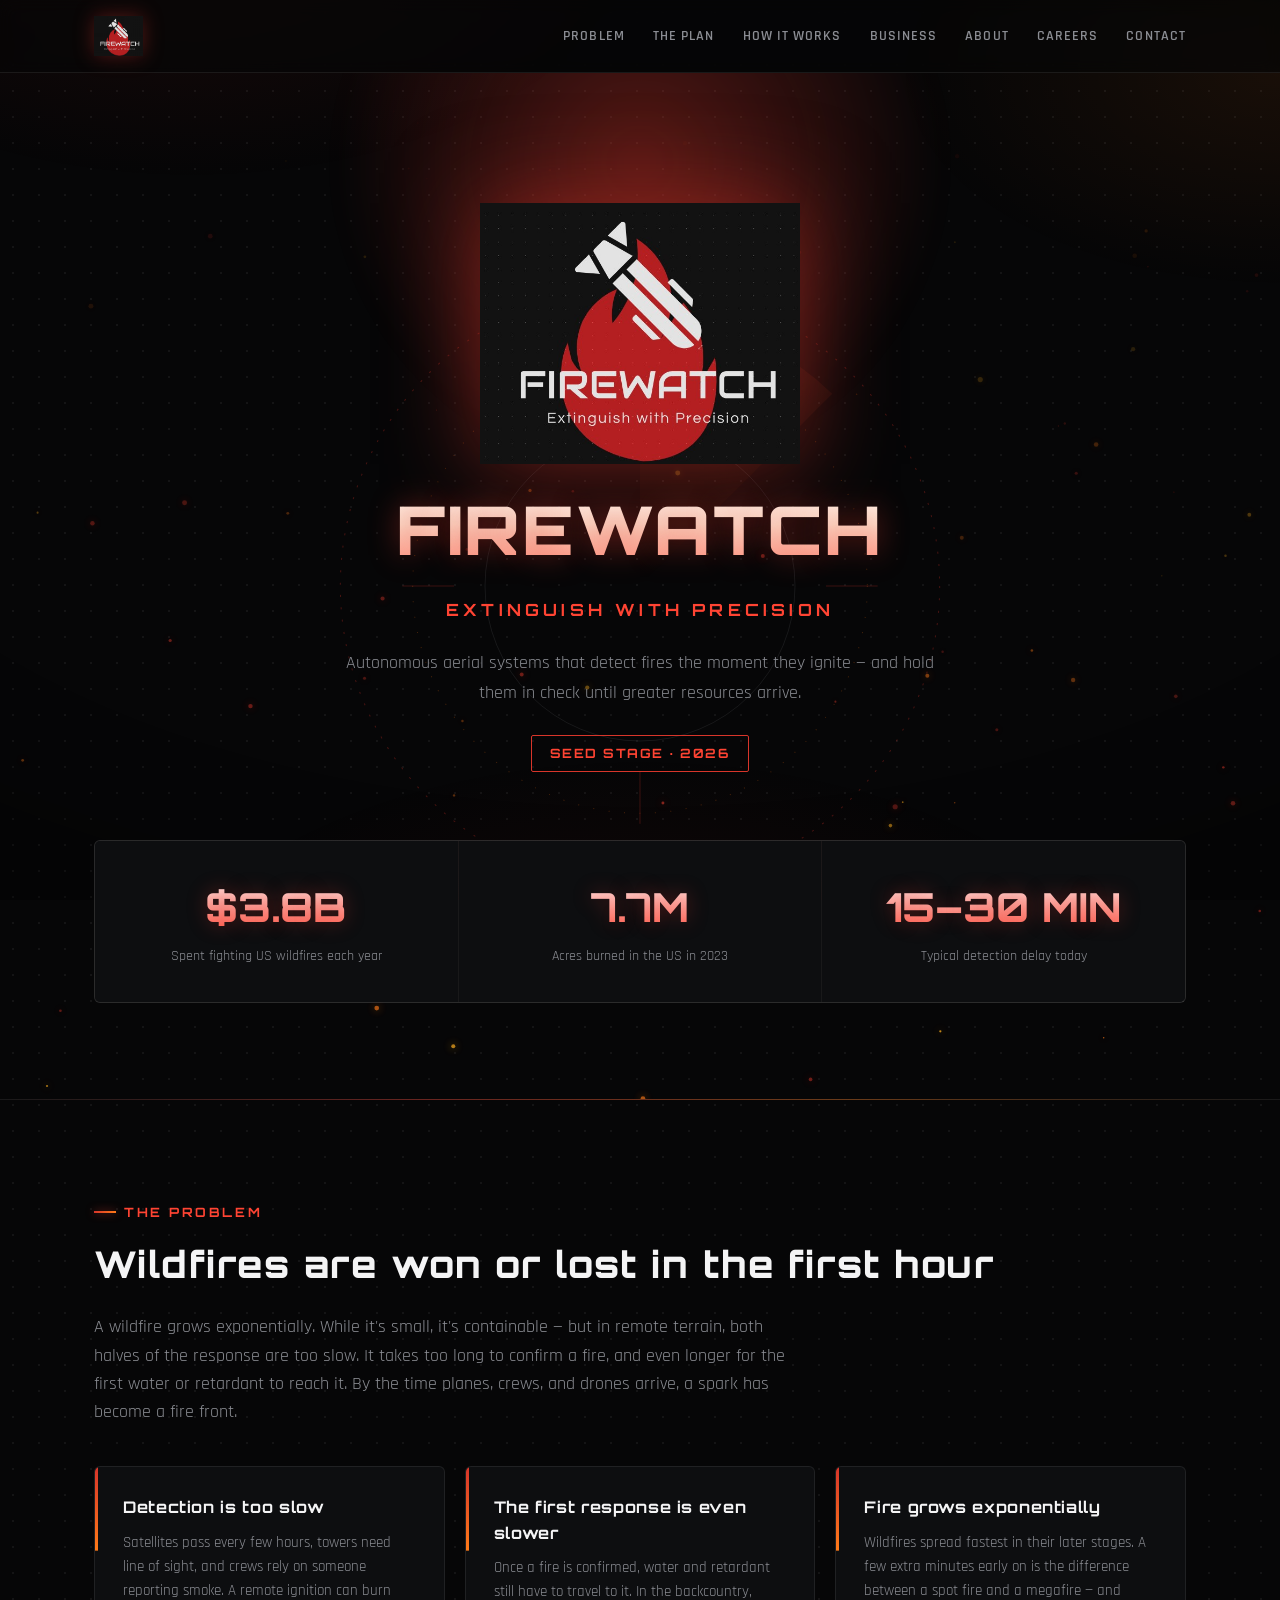
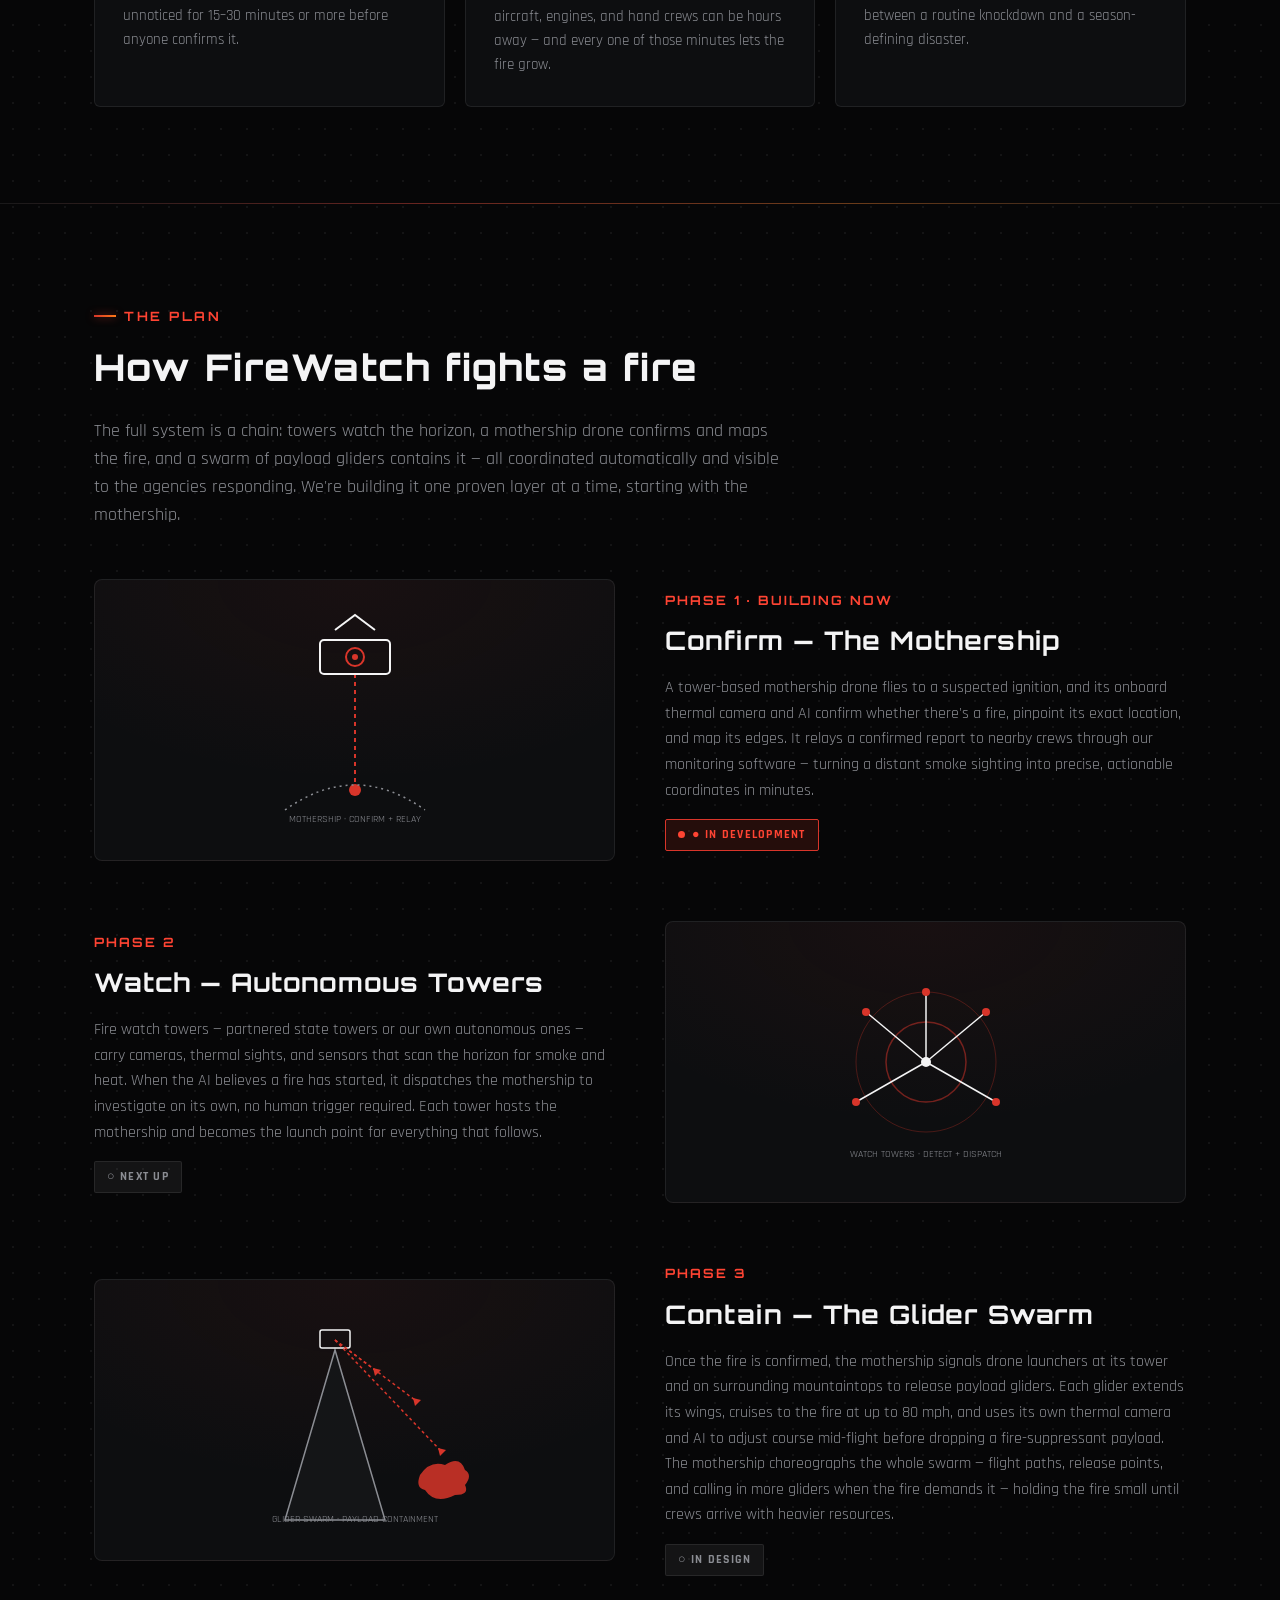
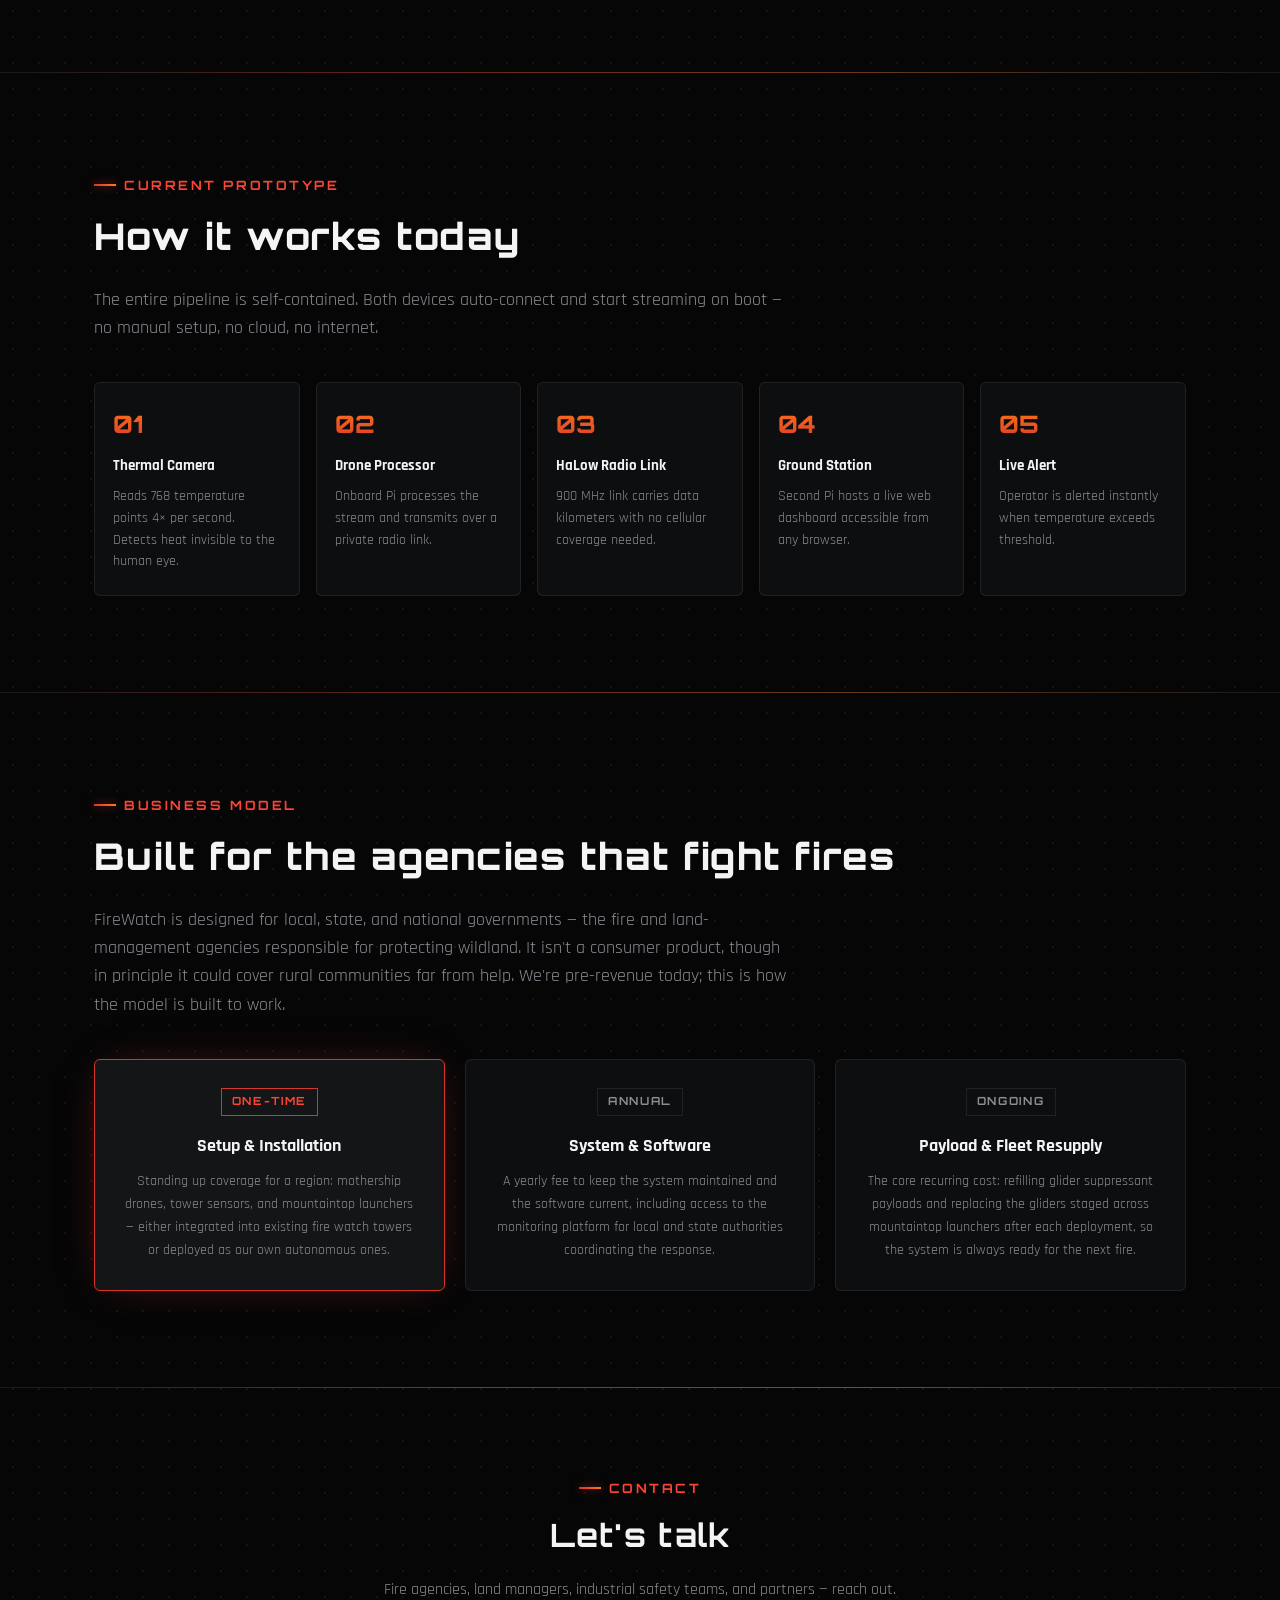
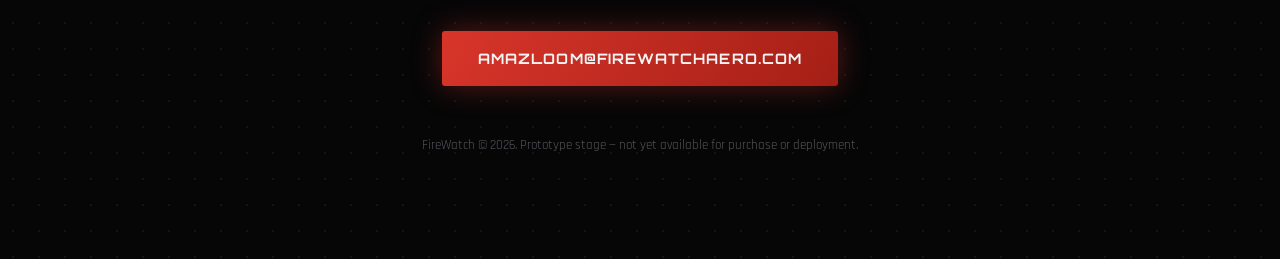
==== commit b50fd897: "Rework content: real problem, 3-phase plan, gov model, founder story - Hero: new tagline; larger log" ====
--- a/index.html
+++ b/index.html
@@ -57,7 +57,7 @@
     <img src="assets/logo.jpg" alt="FireWatch" class="hero-logo">
     <h1>FIREWATCH</h1>
     <div class="hero-sub">Extinguish with Precision</div>
-    <p class="hero-desc">Autonomous aerial systems that detect fires the moment they ignite — and one day, strike them before they spread.</p>
+    <p class="hero-desc">Autonomous aerial systems that detect fires the moment they ignite — and hold them in check until greater resources arrive.</p>
     <div class="hero-badge">Seed Stage · 2026</div>
 
     <div class="stats">
@@ -79,21 +79,21 @@
 
 <section id="problem">
   <div class="container">
-    <span class="section-tag">// The Problem</span>
-    <h2>Every existing detection method has a critical gap</h2>
-    <p class="lead">There is no cheap, always-on, autonomous system that watches for fires before they become uncontrollable. By the time a fire is confirmed, it has already grown.</p>
+    <span class="section-tag">The Problem</span>
+    <h2>Wildfires are won or lost in the first hour</h2>
+    <p class="lead">A wildfire grows exponentially. While it's small, it's containable — but in remote terrain, both halves of the response are too slow. It takes too long to confirm a fire, and even longer for the first water or retardant to reach it. By the time planes, crews, and drones arrive, a spark has become a fire front.</p>
     <div class="grid-3">
       <div class="card">
-        <h3>Satellites</h3>
-        <p>Global coverage, but passes every 6–12 hours at low resolution, with no real-time alerting.</p>
+        <h3>Detection is too slow</h3>
+        <p>Satellites pass every few hours, towers need line of sight, and crews rely on someone reporting smoke. A remote ignition can burn unnoticed for 15–30 minutes or more before anyone confirms it.</p>
       </div>
       <div class="card">
-        <h3>Camera Towers</h3>
-        <p>Continuous monitoring, but fixed coverage radius and requires dense deployment with direct line of sight.</p>
+        <h3>The first response is even slower</h3>
+        <p>Once a fire is confirmed, water and retardant still have to travel to it. In the backcountry, aircraft, engines, and hand crews can be hours away — and every one of those minutes lets the fire grow.</p>
       </div>
       <div class="card">
-        <h3>Manned Aircraft</h3>
-        <p>Flexible and high-resolution, but grounded in poor weather, not available 24/7, and reactive rather than proactive.</p>
+        <h3>Fire grows exponentially</h3>
+        <p>Wildfires spread fastest in their later stages. A few extra minutes early on is the difference between a spot fire and a megafire — and between a routine knockdown and a season-defining disaster.</p>
       </div>
     </div>
   </div>
@@ -101,9 +101,9 @@
 
 <section id="plan">
   <div class="container">
-    <span class="section-tag">// The Plan</span>
-    <h2>Where FireWatch is headed</h2>
-    <p class="lead">The prototype proves detection works. The roadmap moves from watching a fire to acting on one.</p>
+    <span class="section-tag">The Plan</span>
+    <h2>How FireWatch fights a fire</h2>
+    <p class="lead">The full system is a chain: towers watch the horizon, a mothership drone confirms and maps the fire, and a swarm of payload gliders contains it — all coordinated automatically and visible to the agencies responding. We're building it one proven layer at a time, starting with the mothership.</p>
 
     <div class="roadmap">
 
@@ -117,14 +117,14 @@
             <circle cx="130" cy="47" r="3" fill="#D8352A"/>
             <path d="M60 200 Q130 150 200 200" stroke="#8B8D93" stroke-width="1.5" stroke-dasharray="2 4"/>
             <path d="M110 20 L130 5 L150 20" stroke="#F4F4F5" stroke-width="2" fill="none"/>
-            <text x="130" y="212" fill="#8B8D93" font-size="10" text-anchor="middle" font-family="Rajdhani">GROUND STATION LINK</text>
+            <text x="130" y="212" fill="#8B8D93" font-size="10" text-anchor="middle" font-family="Rajdhani">MOTHERSHIP · CONFIRM + RELAY</text>
           </svg>
         </div>
         <div class="roadmap-text">
-          <div class="roadmap-phase">Phase 1</div>
-          <h3>Detect</h3>
-          <p>A drone-mounted thermal camera scans continuously and streams live heat data over a private long-range radio link to a ground dashboard — no internet, no cellular, no cloud dependency.</p>
-          <span class="roadmap-status live">● Working Prototype</span>
+          <div class="roadmap-phase">Phase 1 · Building Now</div>
+          <h3>Confirm — The Mothership</h3>
+          <p>A tower-based mothership drone flies to a suspected ignition, and its onboard thermal camera and AI confirm whether there's a fire, pinpoint its exact location, and map its edges. It relays a confirmed report to nearby crews through our monitoring software — turning a distant smoke sighting into precise, actionable coordinates in minutes.</p>
+          <span class="roadmap-status live">● In Development</span>
         </div>
       </div>
 
@@ -146,13 +146,13 @@
             <circle cx="60" cy="150" r="4" fill="#D8352A"/>
             <circle cx="200" cy="150" r="4" fill="#D8352A"/>
             <circle cx="130" cy="40" r="4" fill="#D8352A"/>
-            <text x="130" y="205" fill="#8B8D93" font-size="10" text-anchor="middle" font-family="Rajdhani">AUTONOMOUS FLIGHT + FLEET COORDINATION</text>
+            <text x="130" y="205" fill="#8B8D93" font-size="10" text-anchor="middle" font-family="Rajdhani">WATCH TOWERS · DETECT + DISPATCH</text>
           </svg>
         </div>
         <div class="roadmap-text">
           <div class="roadmap-phase">Phase 2</div>
-          <h3>Patrol Autonomously</h3>
-          <p>Remove the human pilot. GPS-tagged fire reporting, autonomous flight paths, and a fleet of drones patrolling a defined territory around the clock — reporting position and status back to the ground station.</p>
+          <h3>Watch — Autonomous Towers</h3>
+          <p>Fire watch towers — partnered state towers or our own autonomous ones — carry cameras, thermal sights, and sensors that scan the horizon for smoke and heat. When the AI believes a fire has started, it dispatches the mothership to investigate on its own, no human trigger required. Each tower hosts the mothership and becomes the launch point for everything that follows.</p>
           <span class="roadmap-status next">○ Next Up</span>
         </div>
       </div>
@@ -171,13 +171,13 @@
             <polygon points="188,88 196,90 190,96" fill="#D8352A"/>
             <polygon points="213,138 221,140 215,146" fill="#D8352A"/>
             <path d="M195 165 Q205 150 220 155 Q235 145 240 160 Q248 165 240 175 Q245 185 230 185 Q210 195 200 180 Q190 178 195 165Z" fill="#D8352A" opacity="0.85"/>
-            <text x="130" y="212" fill="#8B8D93" font-size="10" text-anchor="middle" font-family="Rajdhani">TUBE-LAUNCHED SUPPRESSANT SWARM</text>
+            <text x="130" y="212" fill="#8B8D93" font-size="10" text-anchor="middle" font-family="Rajdhani">GLIDER SWARM · PAYLOAD CONTAINMENT</text>
           </svg>
         </div>
         <div class="roadmap-text">
           <div class="roadmap-phase">Phase 3</div>
-          <h3>Strike Early Ignitions</h3>
-          <p>A tube-launched, folding-wing swarm deploys from a mountaintop mothership station. Each unit glides to an assigned hotspot, refines its aimpoint with an onboard thermal seeker, and delivers fire suppressant — knocking down spot fires in the first critical minutes.</p>
+          <h3>Contain — The Glider Swarm</h3>
+          <p>Once the fire is confirmed, the mothership signals drone launchers at its tower and on surrounding mountaintops to release payload gliders. Each glider extends its wings, cruises to the fire at up to 80 mph, and uses its own thermal camera and AI to adjust course mid-flight before dropping a fire-suppressant payload. The mothership choreographs the whole swarm — flight paths, release points, and calling in more gliders when the fire demands it — holding the fire small until crews arrive with heavier resources.</p>
           <span class="roadmap-status next">○ In Design</span>
         </div>
       </div>
@@ -188,7 +188,7 @@
 
 <section id="how">
   <div class="container">
-    <span class="section-tag">// Current Prototype</span>
+    <span class="section-tag">Current Prototype</span>
     <h2>How it works today</h2>
     <p class="lead">The entire pipeline is self-contained. Both devices auto-connect and start streaming on boot — no manual setup, no cloud, no internet.</p>
     <div class="pipeline">
@@ -223,24 +223,24 @@
 
 <section id="model">
   <div class="container">
-    <span class="section-tag">// Business Model</span>
-    <h2>From hardware to a data platform</h2>
-    <p class="lead">FireWatch is pre-revenue and not currently for sale. This is the direction the business is expected to take as it matures.</p>
+    <span class="section-tag">Business Model</span>
+    <h2>Built for the agencies that fight fires</h2>
+    <p class="lead">FireWatch is designed for local, state, and national governments — the fire and land-management agencies responsible for protecting wildland. It isn't a consumer product, though in principle it could cover rural communities far from help. We're pre-revenue today; this is how the model is built to work.</p>
     <div class="model-grid">
       <div class="model-card active">
-        <div class="model-tag">Near-Term</div>
-        <h4>Hardware Sales</h4>
-        <p>Turnkey detection systems sold to government agencies and industrial operators. Ship, deploy, support.</p>
+        <div class="model-tag">One-Time</div>
+        <h4>Setup &amp; Installation</h4>
+        <p>Standing up coverage for a region: mothership drones, tower sensors, and mountaintop launchers — either integrated into existing fire watch towers or deployed as our own autonomous ones.</p>
       </div>
       <div class="model-card">
-        <div class="model-tag">Mid-Term</div>
-        <h4>Monitoring-as-a-Service</h4>
-        <p>Ongoing aerial coverage subscriptions. Fleet of drones, cloud alerting backend, SLA-backed response.</p>
+        <div class="model-tag">Annual</div>
+        <h4>System &amp; Software</h4>
+        <p>A yearly fee to keep the system maintained and the software current, including access to the monitoring platform for local and state authorities coordinating the response.</p>
       </div>
       <div class="model-card">
-        <div class="model-tag">Long-Term</div>
-        <h4>Data Platform / Licensing</h4>
-        <p>Aggregate thermal data across deployments. License algorithms or sell API access to insurers and agencies.</p>
+        <div class="model-tag">Ongoing</div>
+        <h4>Payload &amp; Fleet Resupply</h4>
+        <p>The core recurring cost: refilling glider suppressant payloads and replacing the gliders staged across mountaintop launchers after each deployment, so the system is always ready for the next fire.</p>
       </div>
     </div>
   </div>
@@ -248,7 +248,7 @@
 
 <footer id="contact">
   <div class="container">
-    <span class="section-tag">// Contact</span>
+    <span class="section-tag">Contact</span>
     <h2>Let's talk</h2>
     <p>Fire agencies, land managers, industrial safety teams, and partners — reach out.</p>
     <a class="cta-btn" href="mailto:amazloom@firewatchaero.com">amazloom@firewatchaero.com</a>
--- a/assets/styles.css
+++ b/assets/styles.css
@@ -140,8 +140,12 @@
 @keyframes spin { to { transform: rotate(360deg); } }
 header.hero .container { position: relative; z-index: 2; }
 .hero-logo {
-  width: 220px; margin: 0 auto 20px; display: block;
-  filter: drop-shadow(0 0 40px rgba(216,53,42,0.5));
+  width: 320px; max-width: 82vw; margin: 0 auto 12px; display: block;
+  /* The logo JPG has a near-black background; "screen" melts that
+     dark box into the page so only the flame + wordmark read, letting
+     the embers and glow show through behind it. */
+  mix-blend-mode: screen;
+  filter: drop-shadow(0 0 46px rgba(216,53,42,0.55));
   animation: floaty 6s ease-in-out infinite;
 }
 @keyframes floaty {
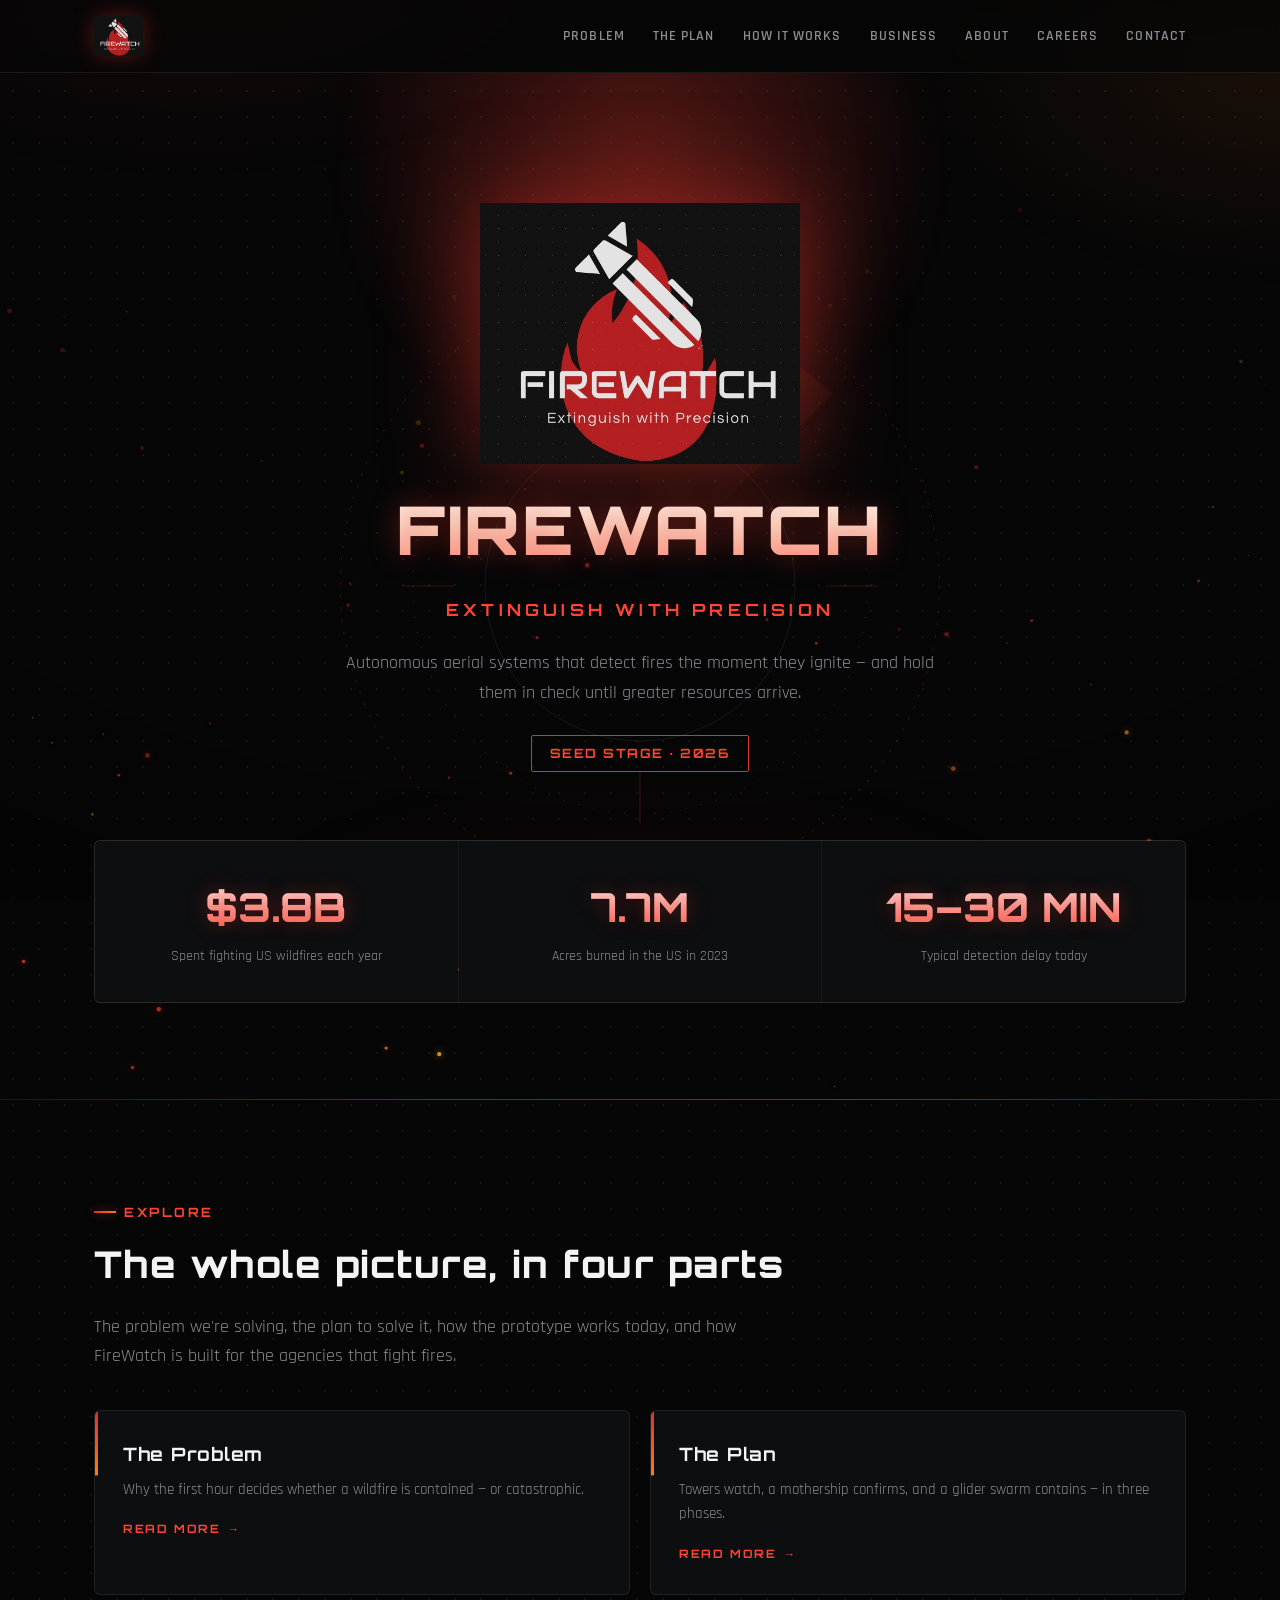
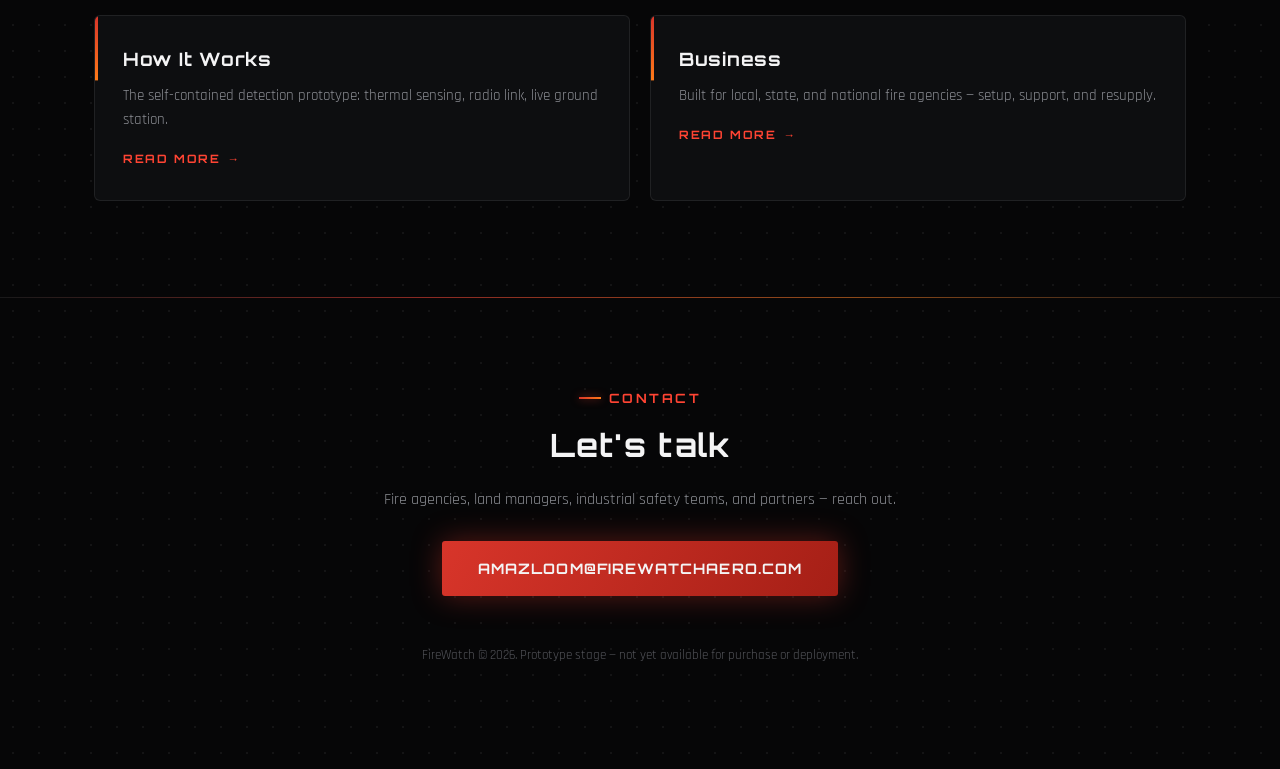
==== commit 79966d47: "Split site into pages; redesign phase graphics - Break the long homepage into problem/plan/how/busin" ====
--- a/index.html
+++ b/index.html
@@ -4,7 +4,7 @@
 <meta charset="UTF-8">
 <meta name="viewport" content="width=device-width, initial-scale=1.0">
 <title>FireWatch — Extinguish with Precision</title>
-<meta name="description" content="FireWatch is an autonomous aerial fire-detection and suppression system. Catch it early. End it fast.">
+<meta name="description" content="FireWatch is an autonomous aerial fire-detection and suppression system. Catch it early. Hold it until help arrives.">
 <link rel="preconnect" href="https://fonts.googleapis.com">
 <link rel="preconnect" href="https://fonts.gstatic.com" crossorigin>
 <link href="https://fonts.googleapis.com/css2?family=Orbitron:wght@600;700;800;900&family=Rajdhani:wght@400;500;600;700&display=swap" rel="stylesheet">
@@ -21,10 +21,10 @@
       <img src="assets/logo.jpg" alt="FireWatch logo">
     </a>
     <ul>
-      <li><a href="#problem">Problem</a></li>
-      <li><a href="#plan">The Plan</a></li>
-      <li><a href="#how">How It Works</a></li>
-      <li><a href="#model">Business</a></li>
+      <li><a href="problem.html">Problem</a></li>
+      <li><a href="plan.html">The Plan</a></li>
+      <li><a href="how.html">How It Works</a></li>
+      <li><a href="business.html">Business</a></li>
       <li><a href="about.html">About</a></li>
       <li><a href="careers.html">Careers</a></li>
       <li><a href="#contact">Contact</a></li>
@@ -77,171 +77,32 @@
   </div>
 </header>
 
-<section id="problem">
+<section id="explore">
   <div class="container">
-    <span class="section-tag">The Problem</span>
-    <h2>Wildfires are won or lost in the first hour</h2>
-    <p class="lead">A wildfire grows exponentially. While it's small, it's containable — but in remote terrain, both halves of the response are too slow. It takes too long to confirm a fire, and even longer for the first water or retardant to reach it. By the time planes, crews, and drones arrive, a spark has become a fire front.</p>
-    <div class="grid-3">
-      <div class="card">
-        <h3>Detection is too slow</h3>
-        <p>Satellites pass every few hours, towers need line of sight, and crews rely on someone reporting smoke. A remote ignition can burn unnoticed for 15–30 minutes or more before anyone confirms it.</p>
-      </div>
-      <div class="card">
-        <h3>The first response is even slower</h3>
-        <p>Once a fire is confirmed, water and retardant still have to travel to it. In the backcountry, aircraft, engines, and hand crews can be hours away — and every one of those minutes lets the fire grow.</p>
-      </div>
-      <div class="card">
-        <h3>Fire grows exponentially</h3>
-        <p>Wildfires spread fastest in their later stages. A few extra minutes early on is the difference between a spot fire and a megafire — and between a routine knockdown and a season-defining disaster.</p>
-      </div>
-    </div>
-  </div>
-</section>
-
-<section id="plan">
-  <div class="container">
-    <span class="section-tag">The Plan</span>
-    <h2>How FireWatch fights a fire</h2>
-    <p class="lead">The full system is a chain: towers watch the horizon, a mothership drone confirms and maps the fire, and a swarm of payload gliders contains it — all coordinated automatically and visible to the agencies responding. We're building it one proven layer at a time, starting with the mothership.</p>
-
-    <div class="roadmap">
-
-      <div class="roadmap-item">
-        <div class="roadmap-visual">
-          <svg width="260" height="220" viewBox="0 0 260 220" fill="none">
-            <circle cx="130" cy="180" r="6" fill="#D8352A"/>
-            <path d="M130 180 L130 60" stroke="#D8352A" stroke-width="2" stroke-dasharray="4 4"/>
-            <rect x="95" y="30" width="70" height="34" rx="4" stroke="#F4F4F5" stroke-width="2"/>
-            <circle cx="130" cy="47" r="9" stroke="#D8352A" stroke-width="2"/>
-            <circle cx="130" cy="47" r="3" fill="#D8352A"/>
-            <path d="M60 200 Q130 150 200 200" stroke="#8B8D93" stroke-width="1.5" stroke-dasharray="2 4"/>
-            <path d="M110 20 L130 5 L150 20" stroke="#F4F4F5" stroke-width="2" fill="none"/>
-            <text x="130" y="212" fill="#8B8D93" font-size="10" text-anchor="middle" font-family="Rajdhani">MOTHERSHIP · CONFIRM + RELAY</text>
-          </svg>
-        </div>
-        <div class="roadmap-text">
-          <div class="roadmap-phase">Phase 1 · Building Now</div>
-          <h3>Confirm — The Mothership</h3>
-          <p>A tower-based mothership drone flies to a suspected ignition, and its onboard thermal camera and AI confirm whether there's a fire, pinpoint its exact location, and map its edges. It relays a confirmed report to nearby crews through our monitoring software — turning a distant smoke sighting into precise, actionable coordinates in minutes.</p>
-          <span class="roadmap-status live">● In Development</span>
-        </div>
-      </div>
-
-      <div class="roadmap-item reverse">
-        <div class="roadmap-visual">
-          <svg width="260" height="220" viewBox="0 0 260 220" fill="none">
-            <circle cx="130" cy="110" r="40" stroke="#D8352A" stroke-width="1.5" opacity="0.5"/>
-            <circle cx="130" cy="110" r="70" stroke="#D8352A" stroke-width="1" opacity="0.3"/>
-            <circle cx="130" cy="110" r="5" fill="#F4F4F5"/>
-            <g stroke="#F4F4F5" stroke-width="1.5">
-              <line x1="130" y1="110" x2="70" y2="60"/>
-              <line x1="130" y1="110" x2="190" y2="60"/>
-              <line x1="130" y1="110" x2="60" y2="150"/>
-              <line x1="130" y1="110" x2="200" y2="150"/>
-              <line x1="130" y1="110" x2="130" y2="40"/>
-            </g>
-            <circle cx="70" cy="60" r="4" fill="#D8352A"/>
-            <circle cx="190" cy="60" r="4" fill="#D8352A"/>
-            <circle cx="60" cy="150" r="4" fill="#D8352A"/>
-            <circle cx="200" cy="150" r="4" fill="#D8352A"/>
-            <circle cx="130" cy="40" r="4" fill="#D8352A"/>
-            <text x="130" y="205" fill="#8B8D93" font-size="10" text-anchor="middle" font-family="Rajdhani">WATCH TOWERS · DETECT + DISPATCH</text>
-          </svg>
-        </div>
-        <div class="roadmap-text">
-          <div class="roadmap-phase">Phase 2</div>
-          <h3>Watch — Autonomous Towers</h3>
-          <p>Fire watch towers — partnered state towers or our own autonomous ones — carry cameras, thermal sights, and sensors that scan the horizon for smoke and heat. When the AI believes a fire has started, it dispatches the mothership to investigate on its own, no human trigger required. Each tower hosts the mothership and becomes the launch point for everything that follows.</p>
-          <span class="roadmap-status next">○ Next Up</span>
-        </div>
-      </div>
-
-      <div class="roadmap-item">
-        <div class="roadmap-visual">
-          <svg width="260" height="220" viewBox="0 0 260 220" fill="none">
-            <path d="M60 210 L110 40 L160 210 Z" fill="#141517" stroke="#8B8D93" stroke-width="1.5"/>
-            <rect x="95" y="20" width="30" height="18" rx="2" stroke="#F4F4F5" stroke-width="1.5"/>
-            <g>
-              <line x1="110" y1="30" x2="150" y2="60" stroke="#D8352A" stroke-width="1.5" stroke-dasharray="3 3"/>
-              <line x1="110" y1="30" x2="190" y2="90" stroke="#D8352A" stroke-width="1.5" stroke-dasharray="3 3"/>
-              <line x1="110" y1="30" x2="215" y2="140" stroke="#D8352A" stroke-width="1.5" stroke-dasharray="3 3"/>
-            </g>
-            <polygon points="148,58 156,60 150,66" fill="#D8352A"/>
-            <polygon points="188,88 196,90 190,96" fill="#D8352A"/>
-            <polygon points="213,138 221,140 215,146" fill="#D8352A"/>
-            <path d="M195 165 Q205 150 220 155 Q235 145 240 160 Q248 165 240 175 Q245 185 230 185 Q210 195 200 180 Q190 178 195 165Z" fill="#D8352A" opacity="0.85"/>
-            <text x="130" y="212" fill="#8B8D93" font-size="10" text-anchor="middle" font-family="Rajdhani">GLIDER SWARM · PAYLOAD CONTAINMENT</text>
-          </svg>
-        </div>
-        <div class="roadmap-text">
-          <div class="roadmap-phase">Phase 3</div>
-          <h3>Contain — The Glider Swarm</h3>
-          <p>Once the fire is confirmed, the mothership signals drone launchers at its tower and on surrounding mountaintops to release payload gliders. Each glider extends its wings, cruises to the fire at up to 80 mph, and uses its own thermal camera and AI to adjust course mid-flight before dropping a fire-suppressant payload. The mothership choreographs the whole swarm — flight paths, release points, and calling in more gliders when the fire demands it — holding the fire small until crews arrive with heavier resources.</p>
-          <span class="roadmap-status next">○ In Design</span>
-        </div>
-      </div>
-
-    </div>
-  </div>
-</section>
-
-<section id="how">
-  <div class="container">
-    <span class="section-tag">Current Prototype</span>
-    <h2>How it works today</h2>
-    <p class="lead">The entire pipeline is self-contained. Both devices auto-connect and start streaming on boot — no manual setup, no cloud, no internet.</p>
-    <div class="pipeline">
-      <div class="pipe-step">
-        <div class="pipe-num">01</div>
-        <h4>Thermal Camera</h4>
-        <p>Reads 768 temperature points 4× per second. Detects heat invisible to the human eye.</p>
-      </div>
-      <div class="pipe-step">
-        <div class="pipe-num">02</div>
-        <h4>Drone Processor</h4>
-        <p>Onboard Pi processes the stream and transmits over a private radio link.</p>
-      </div>
-      <div class="pipe-step">
-        <div class="pipe-num">03</div>
-        <h4>HaLow Radio Link</h4>
-        <p>900 MHz link carries data kilometers with no cellular coverage needed.</p>
-      </div>
-      <div class="pipe-step">
-        <div class="pipe-num">04</div>
-        <h4>Ground Station</h4>
-        <p>Second Pi hosts a live web dashboard accessible from any browser.</p>
-      </div>
-      <div class="pipe-step">
-        <div class="pipe-num">05</div>
-        <h4>Live Alert</h4>
-        <p>Operator is alerted instantly when temperature exceeds threshold.</p>
-      </div>
-    </div>
-  </div>
-</section>
-
-<section id="model">
-  <div class="container">
-    <span class="section-tag">Business Model</span>
-    <h2>Built for the agencies that fight fires</h2>
-    <p class="lead">FireWatch is designed for local, state, and national governments — the fire and land-management agencies responsible for protecting wildland. It isn't a consumer product, though in principle it could cover rural communities far from help. We're pre-revenue today; this is how the model is built to work.</p>
-    <div class="model-grid">
-      <div class="model-card active">
-        <div class="model-tag">One-Time</div>
-        <h4>Setup &amp; Installation</h4>
-        <p>Standing up coverage for a region: mothership drones, tower sensors, and mountaintop launchers — either integrated into existing fire watch towers or deployed as our own autonomous ones.</p>
-      </div>
-      <div class="model-card">
-        <div class="model-tag">Annual</div>
-        <h4>System &amp; Software</h4>
-        <p>A yearly fee to keep the system maintained and the software current, including access to the monitoring platform for local and state authorities coordinating the response.</p>
-      </div>
-      <div class="model-card">
-        <div class="model-tag">Ongoing</div>
-        <h4>Payload &amp; Fleet Resupply</h4>
-        <p>The core recurring cost: refilling glider suppressant payloads and replacing the gliders staged across mountaintop launchers after each deployment, so the system is always ready for the next fire.</p>
-      </div>
+    <span class="section-tag">Explore</span>
+    <h2>The whole picture, in four parts</h2>
+    <p class="lead">The problem we're solving, the plan to solve it, how the prototype works today, and how FireWatch is built for the agencies that fight fires.</p>
+    <div class="explore-grid">
+      <a class="card" href="problem.html">
+        <h3>The Problem</h3>
+        <p>Why the first hour decides whether a wildfire is contained — or catastrophic.</p>
+        <span class="card-go">Read more</span>
+      </a>
+      <a class="card" href="plan.html">
+        <h3>The Plan</h3>
+        <p>Towers watch, a mothership confirms, and a glider swarm contains — in three phases.</p>
+        <span class="card-go">Read more</span>
+      </a>
+      <a class="card" href="how.html">
+        <h3>How It Works</h3>
+        <p>The self-contained detection prototype: thermal sensing, radio link, live ground station.</p>
+        <span class="card-go">Read more</span>
+      </a>
+      <a class="card" href="business.html">
+        <h3>Business</h3>
+        <p>Built for local, state, and national fire agencies — setup, support, and resupply.</p>
+        <span class="card-go">Read more</span>
+      </a>
     </div>
   </div>
 </section>
--- a/assets/styles.css
+++ b/assets/styles.css
@@ -277,6 +277,18 @@
 .card p { color: var(--grey); font-size: 0.95rem; }
 .card .x { color: var(--red-glow); }
 
+/* EXPLORE (landing page) — clickable link cards */
+.explore-grid { display: grid; grid-template-columns: repeat(2, 1fr); gap: 20px; }
+a.card { text-decoration: none; color: inherit; display: block; }
+a.card h3 { font-size: 1.15rem; }
+.card-go {
+  display: inline-flex; align-items: center; gap: 7px; margin-top: 18px;
+  color: var(--red-glow); font-family: 'Orbitron', sans-serif;
+  font-size: 0.72rem; font-weight: 700; letter-spacing: 0.14em; text-transform: uppercase;
+}
+.card-go::after { content: "\2192"; transition: transform 0.3s var(--ease); }
+a.card:hover .card-go::after { transform: translateX(5px); }
+
 /* PIPELINE */
 .pipeline {
   display: grid; grid-template-columns: repeat(5, 1fr); gap: 16px; margin-top: 20px;
@@ -439,7 +451,7 @@
 }
 
 @media (max-width: 900px) {
-  .grid-3, .model-grid { grid-template-columns: 1fr; }
+  .grid-3, .model-grid, .explore-grid { grid-template-columns: 1fr; }
   .pipeline { grid-template-columns: 1fr 1fr; }
   .roadmap-item, .roadmap-item.reverse { grid-template-columns: 1fr; direction: ltr; }
   .about-grid { grid-template-columns: 1fr; }
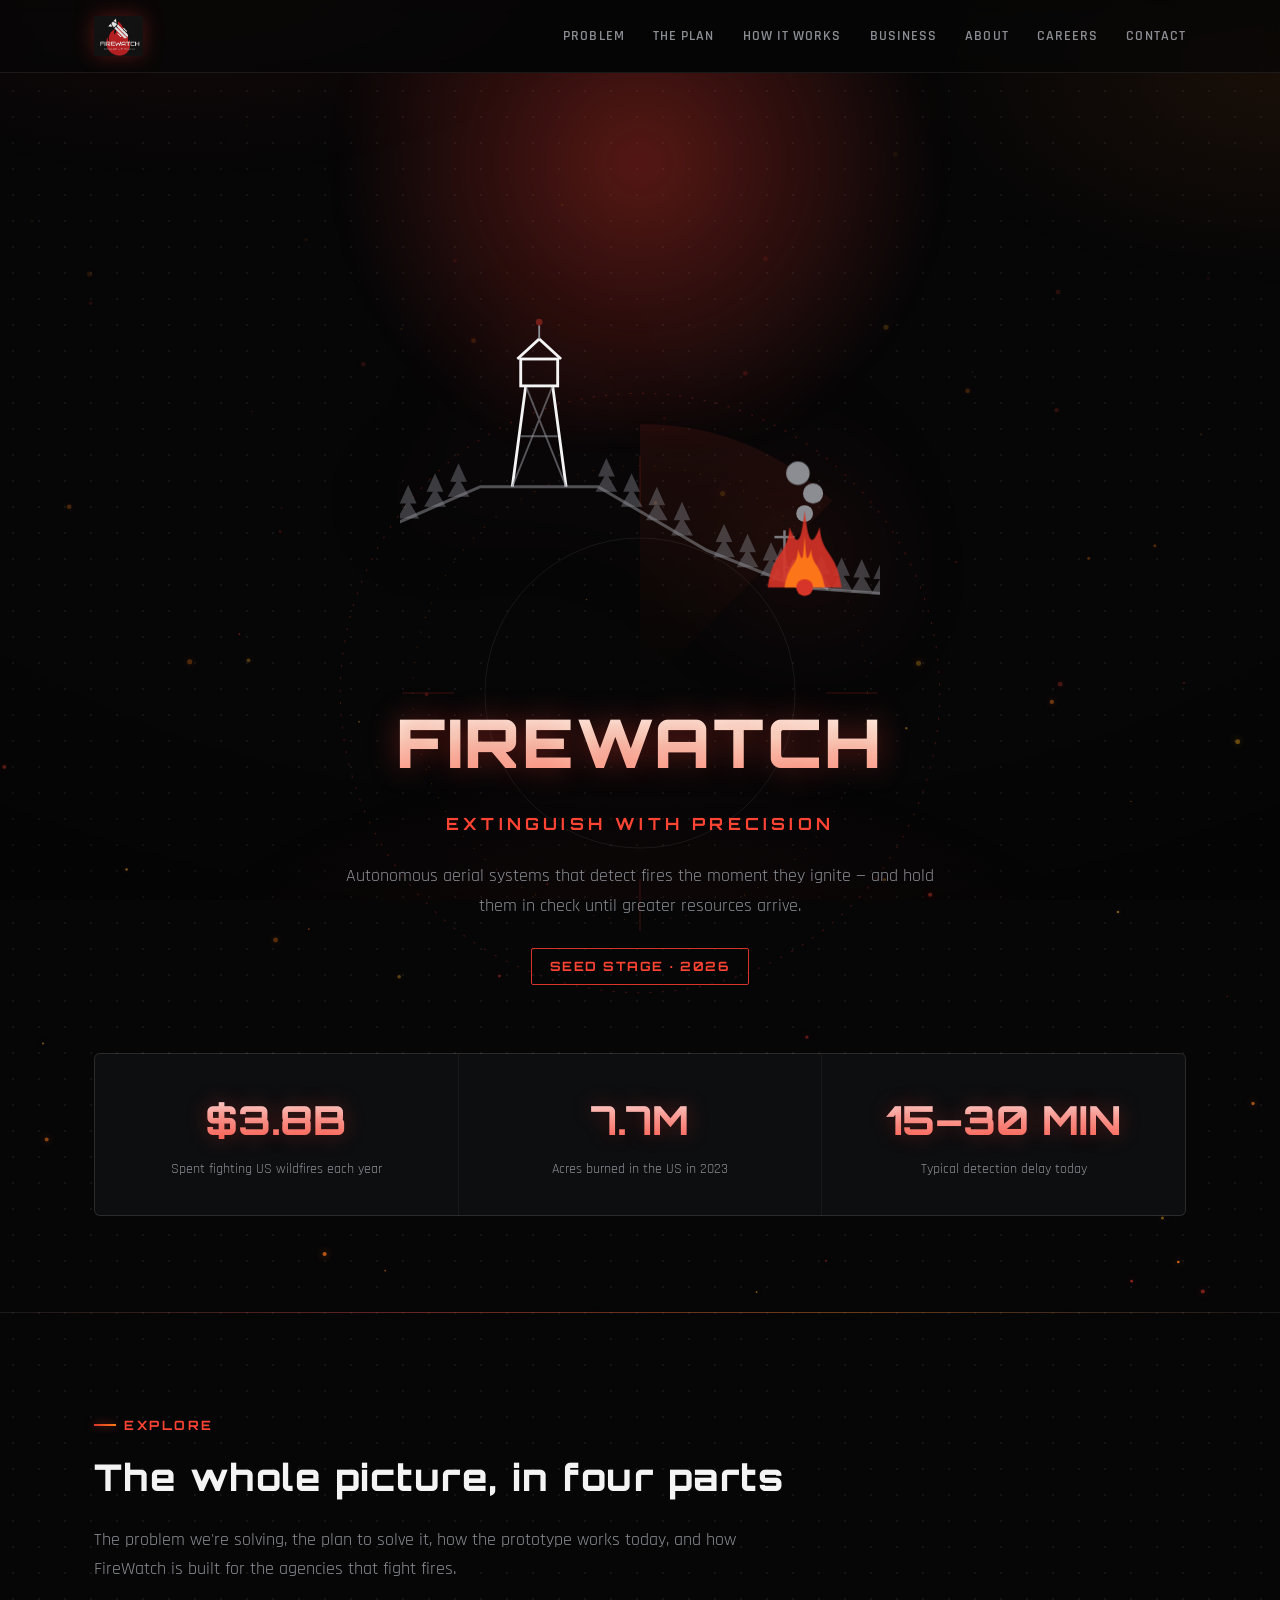
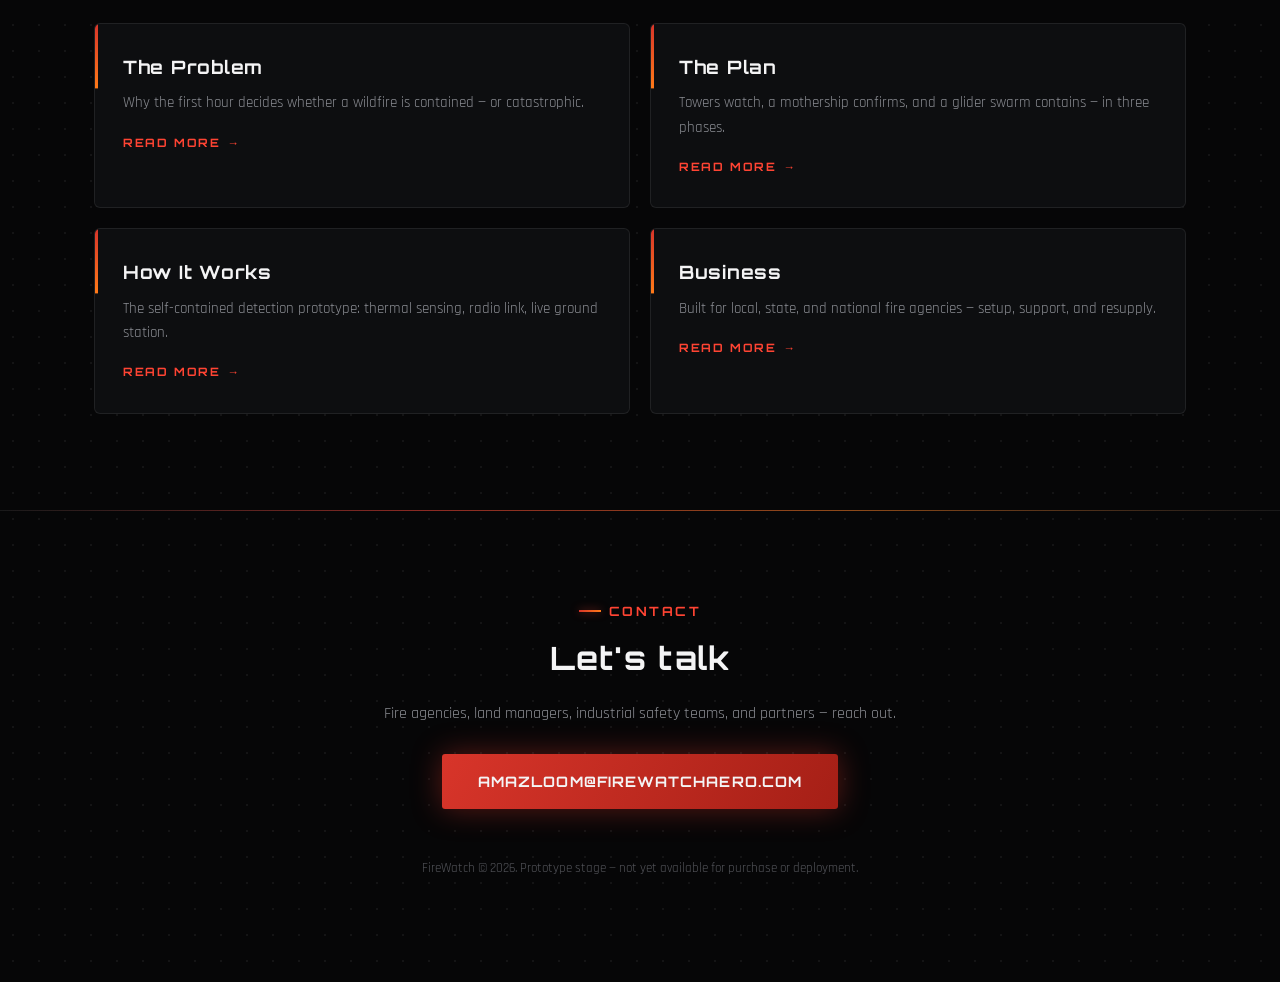
==== commit 6a98a1fb: "Embed looping animated short in the home hero - Replace the static hero logo with short.html, a cont" ====
--- a/index.html
+++ b/index.html
@@ -54,7 +54,9 @@
     </defs>
   </svg>
   <div class="container">
-    <img src="assets/logo.jpg" alt="FireWatch" class="hero-logo">
+    <div class="hero-short">
+      <iframe src="short.html" title="FireWatch — how it works" loading="eager" scrolling="no" tabindex="-1"></iframe>
+    </div>
     <h1>FIREWATCH</h1>
     <div class="hero-sub">Extinguish with Precision</div>
     <p class="hero-desc">Autonomous aerial systems that detect fires the moment they ignite — and hold them in check until greater resources arrive.</p>
--- a/assets/styles.css
+++ b/assets/styles.css
@@ -148,6 +148,16 @@
   filter: drop-shadow(0 0 46px rgba(216,53,42,0.55));
   animation: floaty 6s ease-in-out infinite;
 }
+/* Looping animated short embedded where the logo used to be */
+.hero-short {
+  width: 480px; max-width: 90vw; aspect-ratio: 1 / 1;
+  margin: 0 auto 6px; position: relative;
+  filter: drop-shadow(0 0 60px rgba(216,53,42,0.35));
+}
+.hero-short iframe {
+  width: 100%; height: 100%; border: 0; display: block; background: transparent;
+}
+@media (max-width: 600px) { .hero-short { max-width: 92vw; } }
 @keyframes floaty {
   0%, 100% { transform: translateY(0); }
   50%      { transform: translateY(-10px); }
@@ -324,10 +334,12 @@
     radial-gradient(120% 120% at 50% 0%, rgba(216,53,42,0.06), transparent 60%),
     var(--panel);
   border: 1px solid var(--line); border-radius: 8px;
-  padding: 30px; display: flex; align-items: center; justify-content: center;
-  min-height: 260px; position: relative; overflow: hidden;
+  padding: 28px; display: flex; align-items: center; justify-content: center;
+  min-height: 340px; position: relative; overflow: hidden;
   transition: border-color 0.4s, box-shadow 0.4s;
 }
+/* Scale the diagrams up to fill the column now that each has its own page */
+.roadmap-visual svg { width: 100%; height: auto; max-width: 480px; }
 .roadmap-visual:hover { border-color: rgba(216,53,42,0.4); box-shadow: 0 20px 60px -30px rgba(216,53,42,0.6); }
 /* Flowing dashed comms/flight lines inside the SVGs */
 .roadmap-visual svg [stroke-dasharray] { animation: dashFlow 2.6s linear infinite; }
@@ -340,6 +352,16 @@
 @keyframes hotspot {
   0%, 100% { opacity: 0.65; transform: scale(0.85); }
   50%      { opacity: 1;    transform: scale(1.25); }
+}
+/* Rising wildfire smoke */
+.roadmap-visual svg .smoke > * {
+  transform-box: fill-box; transform-origin: center bottom;
+  animation: smokeRise 3.4s ease-in infinite;
+}
+@keyframes smokeRise {
+  0%   { opacity: 0;    transform: translateY(6px)  scale(0.5); }
+  25%  { opacity: 0.45; }
+  100% { opacity: 0;    transform: translateY(-30px) scale(1.4); }
 }
 .roadmap-phase {
   font-family: 'Orbitron', sans-serif; color: var(--red-glow);
